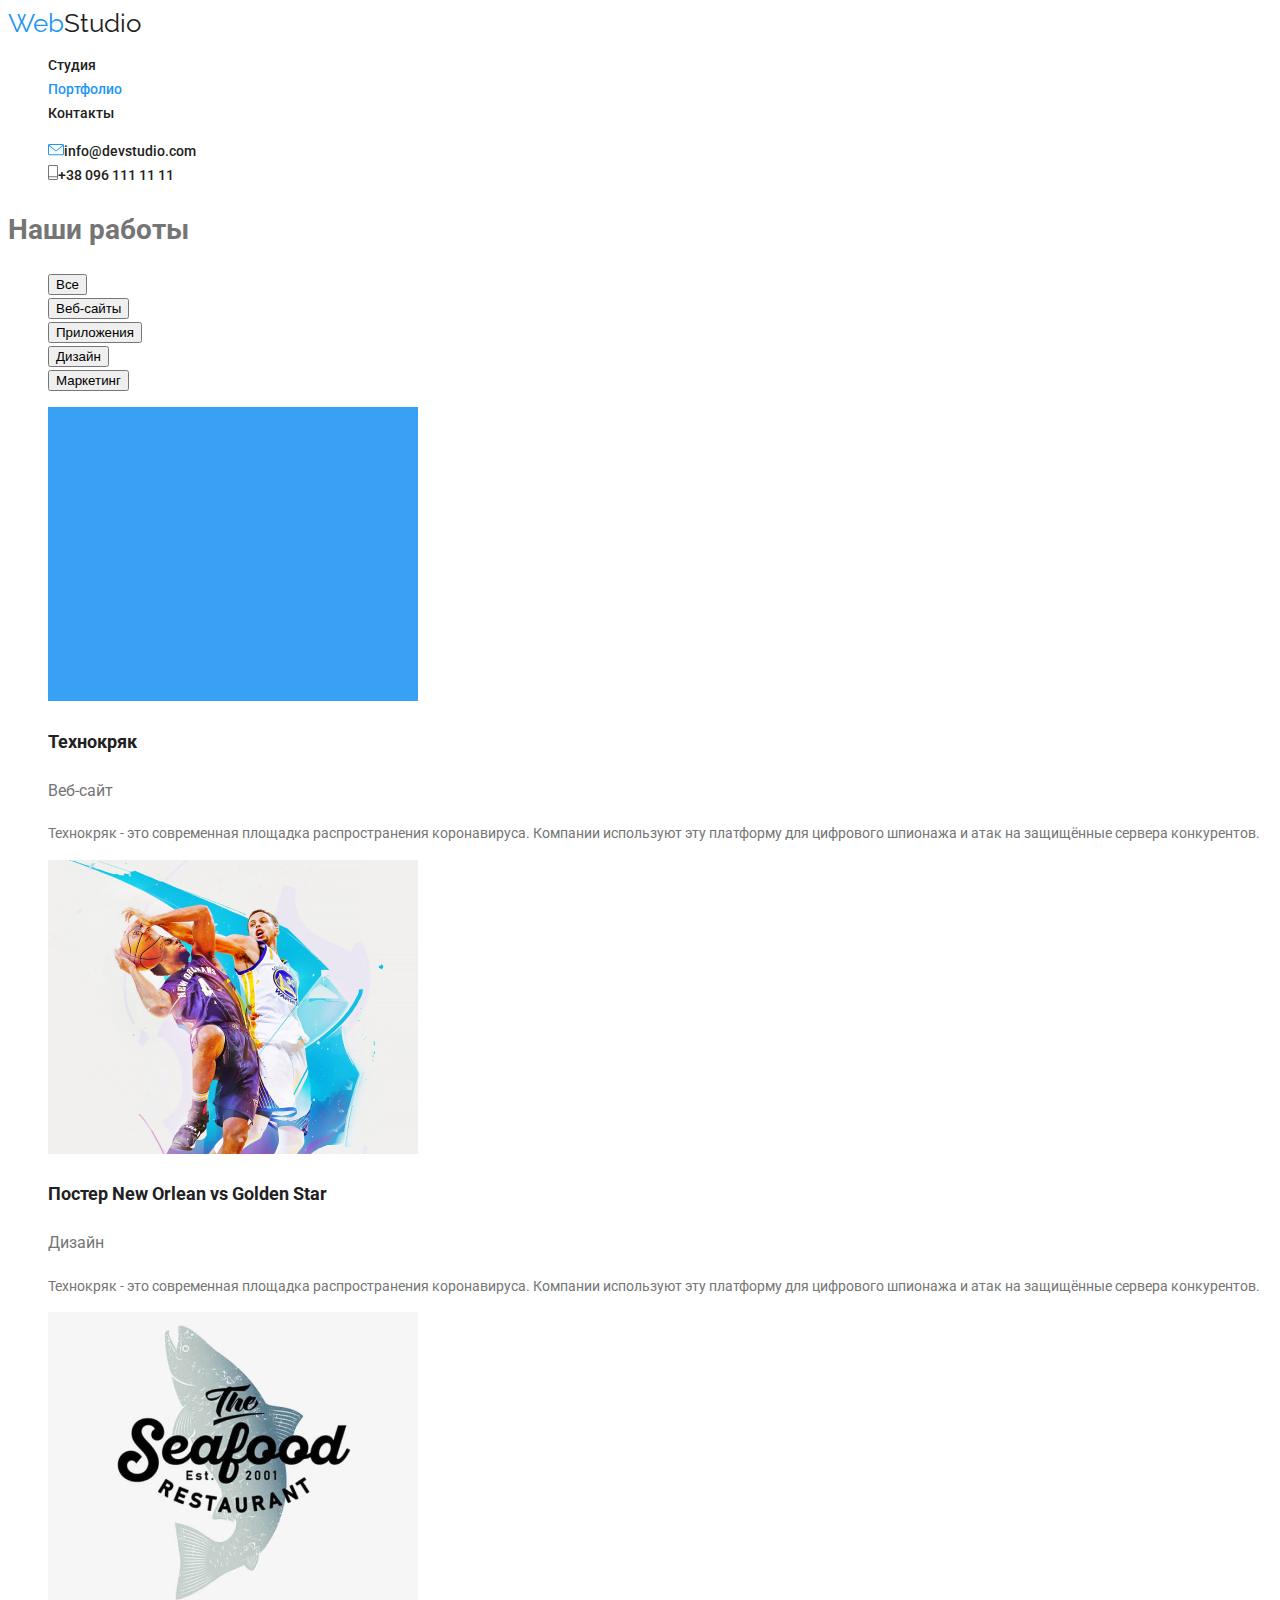
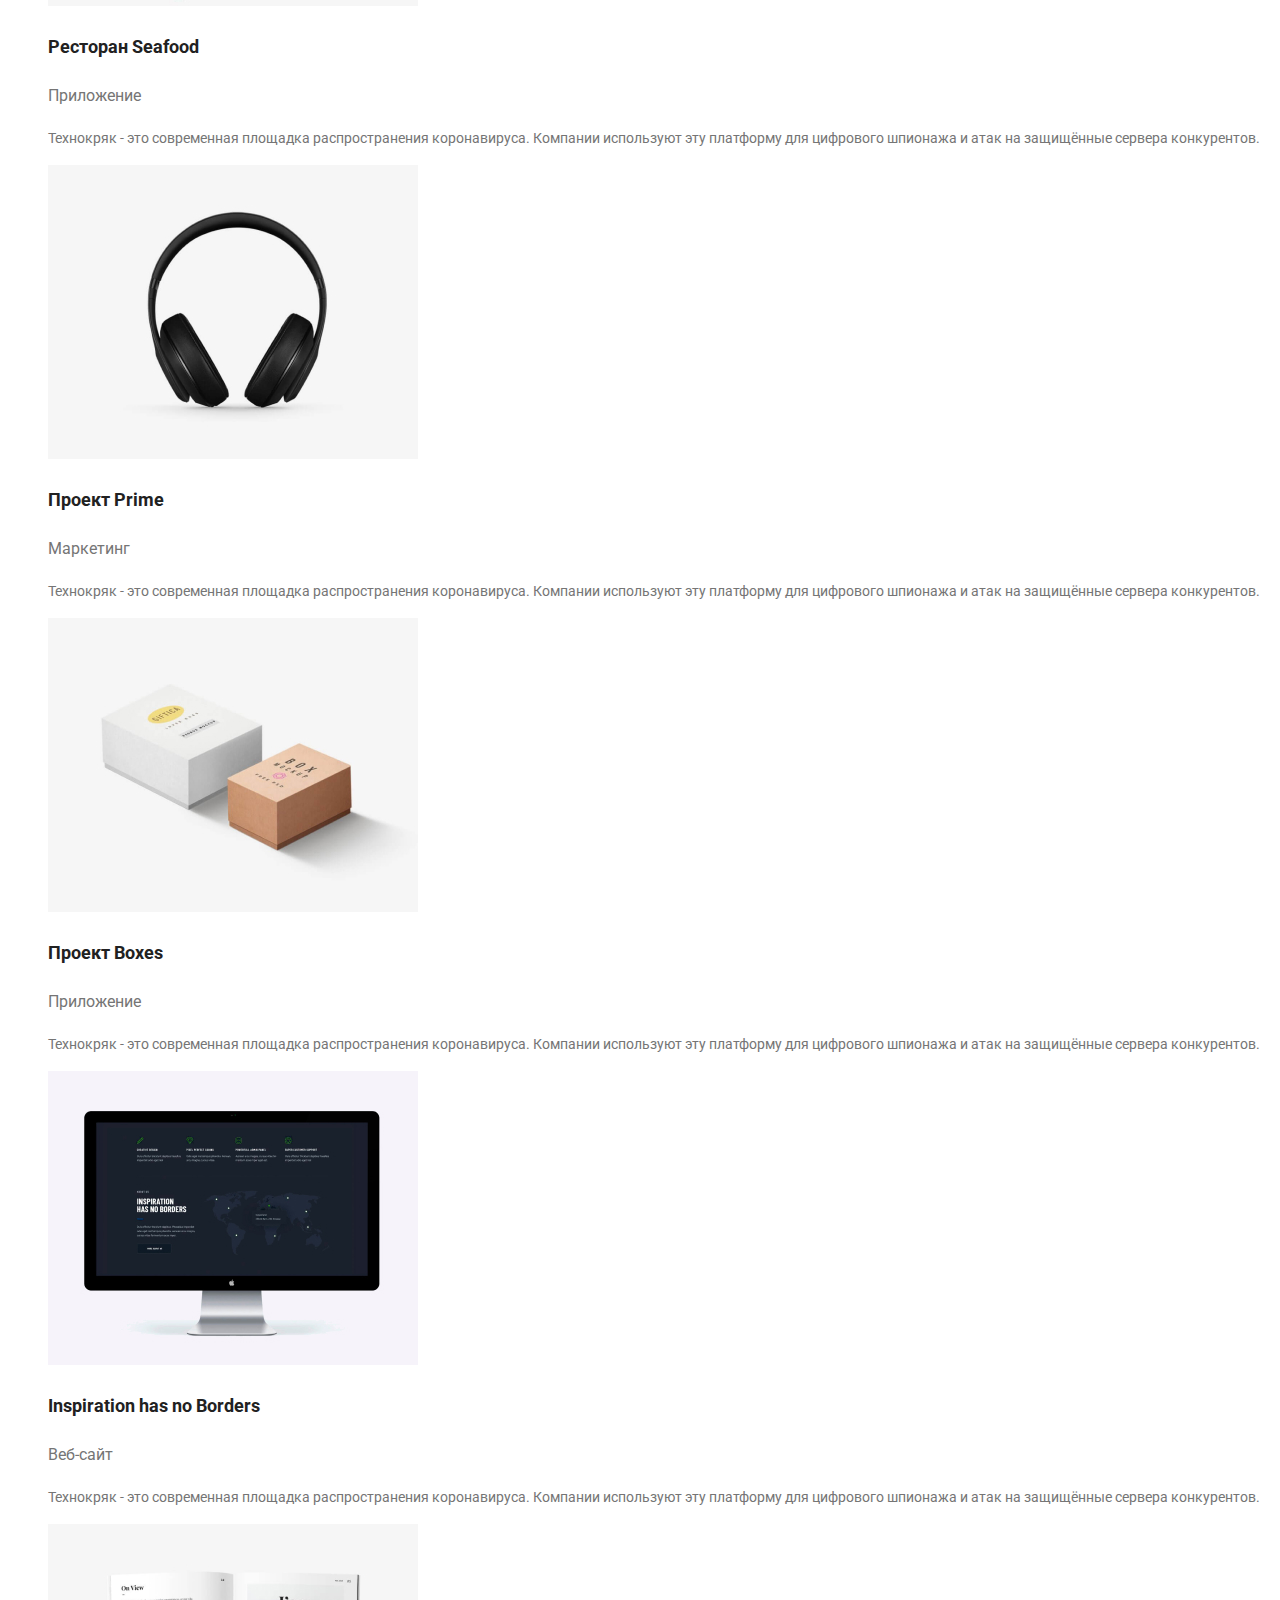
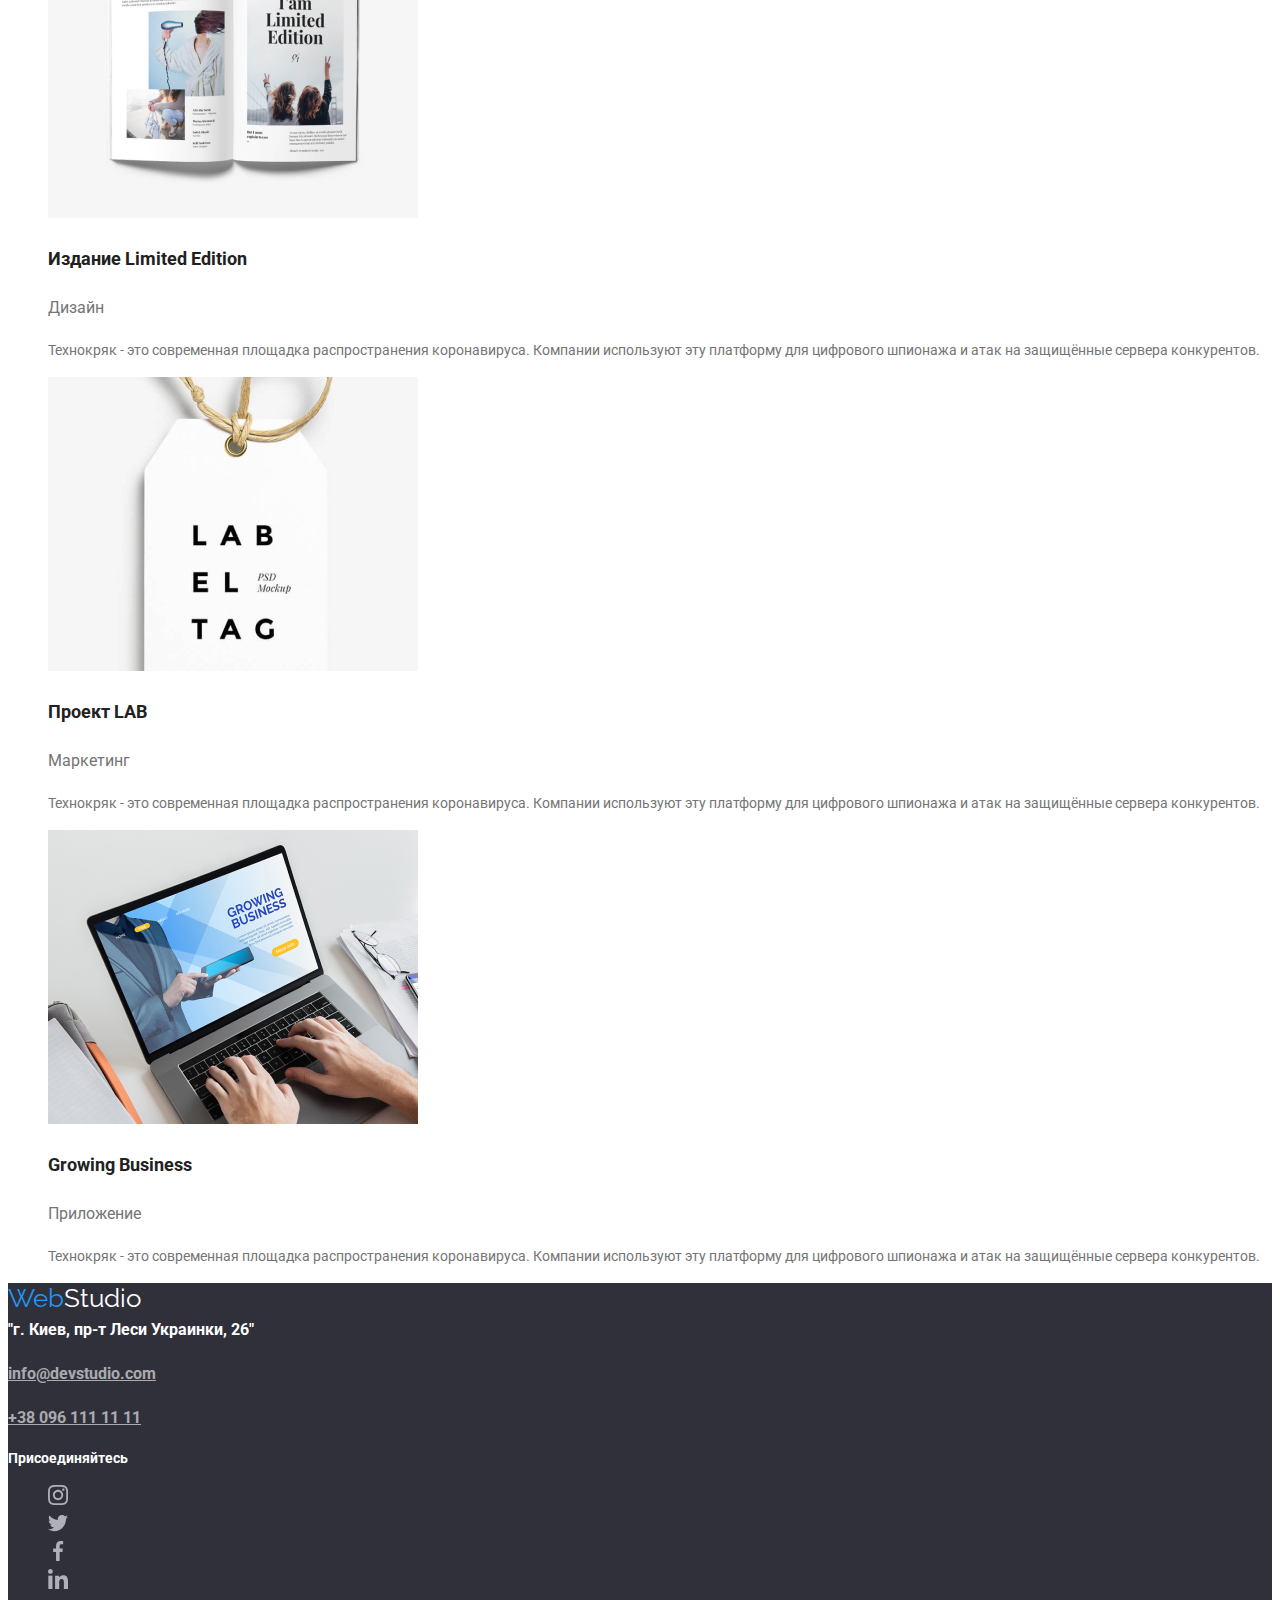
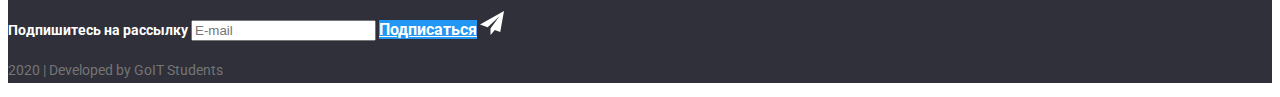
==== Portfolio.html @ 2bc9a9b9 "Committwo" ====
<!DOCTYPE html>
<html lang="ru">
<head>
    <meta charset="UTF-8">
    <meta name="viewport" content="width=device-width, initial-scale=1.0">
    <title>Document</title>
    <link 
        href="https://fonts.googleapis.com/css2?family=Raleway:wght@700&family=Roboto:wght@400;500;700;900&display=swap" 
        rel="stylesheet">
    <link rel="stylesheet" href="./css/styles.css">
</head>
<body>
    <header>
        <nav>
        <a href="" class="logo"><span>Web</span>Studio</a>
        <ul class="site-nav list">
            <li><a href="./index.html" class="link">Студия</a></li>
            <li><a href="./Portfolio.html" class="link current">Портфолио</a></li>
            <li><a href="" class="link">Контакты</a></li>
        </ul>
        <ul class="auth-nav list">
            <li>            
                <a href="mailto:info@devstudio.com" class="link">
                <img src="./images/envelope.svg" alt="Конверт">info@devstudio.com</a>
            </li>
            <li>
                <a href="tel:+380961111111" class="link">
                <img src="./images/Vector.svg" alt="Вектор">+38 096 111 11 11</a>
            </li>
        </ul>
        </nav>
    </header>
<main>
    <section class="Projects">
    <h1>Наши работы</h1>
    <ul class="list">
        <li><button type="button" class="filter">Все</button></li>
        <li><button type="button" class="filter">Веб-сайты</button></li>
        <li><button type="button" class="filter">Приложения</button></li>
        <li><button type="button" class="filter">Дизайн</button></li>
        <li><button type="button" class="filter">Маркетинг</button></li>       
    </ul>
    <ul class="list">
        <li>
            <a href="" class="items list"><img src="./image/techno crack.jpg" alt="Технокряк">                
                <h2 class="items title">Технокряк</h2>
                <p class="items texte">Веб-сайт</p>
                <p class="texte">
                    Технокряк - это современная площадка распространения коронавируса. 
                    Компании используют эту платформу для цифрового шпионажа и атак на 
                    защищённые сервера конкурентов.
                </p>
            </a>
        </li>
        <li>
            <a href="" class="items list"><img src="./image/NewvsOrlean.jpg" alt="Постер">
                <h2 class="items title">Постер New Orlean vs Golden Star</h2>
                <p class="items texte">Дизайн</p>
                <p>
                    Технокряк - это современная площадка распространения коронавируса. 
                    Компании используют эту платформу для цифрового шпионажа и атак на 
                    защищённые сервера конкурентов. 
                </p>
            </a>
        </li>
        <li>
            <a href="" class="items list"><img src="./image/Seafood.jpg">
                <h2 class="items title">Ресторан Seafood</h2>
                <p class="items texte">Приложение</p>
                <p>
                    Технокряк - это современная площадка распространения коронавируса. 
                    Компании используют эту платформу для цифрового шпионажа и атак на 
                    защищённые сервера конкурентов. 
                </p>
            </a>
        </li>
        <li>
            <a href="" class="items list"><img src="./image/Prime.jpg">
                <h2 class="items title">Проект Prime</h2>
                <p class="items texte">Маркетинг</p>
                <p>
                    Технокряк - это современная площадка распространения коронавируса. 
                    Компании используют эту платформу для цифрового шпионажа и атак на 
                    защищённые сервера конкурентов. 
                </p>             
            </a>
        </li>
        <li>
            <a href="" class="items list"><img src="./image/Boxes.jpg">
                <h2 class="items title">Проект Boxes</h2>
                <p class="items texte">Приложение</p>
                <p>
                    Технокряк - это современная площадка распространения коронавируса. 
                    Компании используют эту платформу для цифрового шпионажа и атак на 
                    защищённые сервера конкурентов. 
                </p>             
            </a>
        </li>
        <li>
            <a href="" class="items list"><img src="./image/Inspiration.jpg">
                <h2 class="items title">Inspiration has no Borders</h2>
                <p class="items texte">Веб-сайт</p>
                <p>
                    Технокряк - это современная площадка распространения коронавируса. 
                    Компании используют эту платформу для цифрового шпионажа и атак на 
                    защищённые сервера конкурентов. 
                </p>             
            </a>
        </li>
        <li>
            <a href="" class="items list"><img src="./image/Edition.jpg">
                <h2 class="items title">Издание Limited Edition</h2>
                <p class="items texte">Дизайн</p>
                <p>
                    Технокряк - это современная площадка распространения коронавируса. 
                    Компании используют эту платформу для цифрового шпионажа и атак на 
                    защищённые сервера конкурентов. 
                </p>             
            </a>
        </li>
        <li>
            <a href=""class="items list"><img src="./image/LAB.jpg">
                <h2 class="items title">Проект LAB</h2>
                <p class="items texte">Маркетинг</p>
                <p>
                    Технокряк - это современная площадка распространения коронавируса. 
                    Компании используют эту платформу для цифрового шпионажа и атак на 
                    защищённые сервера конкурентов. 
                </p>             
            </a>
        </li>
        <li>
            <a href=""class="items list"><img src="./image/GrowingB.jpg">
                <h2 class="items title">Growing Business</h2>
                <p class="items texte">Приложение</p>
                <p>
                    Технокряк - это современная площадка распространения коронавируса. 
                    Компании используют эту платформу для цифрового шпионажа и атак на 
                    защищённые сервера конкурентов. 
                </p>             
            </a>
        </li>
    </ul>
    </section>
</main>
<footer class="footer bg">
        
    <a href="" class="logo-foot"><span>Web</span>Studio</a>
    <address class="button prim">"г. Киев, пр-т Леси Украинки, 26"</address>                     
    <p class="auth-nav list"><a href="mailto:info@devstudio.com" class="button secondary">info@devstudio.com</a></p>
    <p class="auth-nav list"><a href="tel:+380961111111" class="button secondary">+38 096 111 11 11</a></p>
            
    <b class="communications">Присоединяйтесь</b>
    <ul class="list">
        <li>
            <a href=""><img src="./images/Ins.svg" class="icon" alt="Instagram"></a>
        </li>
        <li>
            <a href=""><img src="./images/twitter.svg" class="icon" alt="Twitter"></a>
        </li>
        <li>
            <a href=""><img src="./images/faceb.svg" class="icon" alt="Faceook"></a>  
        </li>    
        <li>
            <a href=""><img src="./images/in.svg" class="icon" alt="Link"></a> 
        </li>
    </ul>      
    <div>
        <b class="communications">Подпишитесь на рассылку</b>
        <input type="text" placeholder="E-mail" name="E-mail" id="Email-input">
        <a href="" class="button primary">Подписаться</a>                       
        <a href=""><img src="./images/подписаться.svg" alt="Telegram"></a>
        <p>2020 | Developed by GoIT Students</p>
    </div>       

</footer>  
</body>
</html>
---- css/styles.css ----
/* цвет текста основного текста #212121;
    вторичного #757575;
    белый #FFFFFF;
    accent #2196F3;*/

:root {
    --primary-texte-color: #757575;
    --title-texte-color: #212121;    
    --primary-wight-color: #ffffff;
    --accent-color: #2196F3;
    --background: rgba(47, 48, 58, 0.8);
}

body {
    background-color: var(--primary-wight-color);
    color: var(--primary-texte-color);
    font-family: Roboto, sans-serif;
    font-size: 14px;
    line-height: 1.71;
}

.logo {
    color: var(--title-texte-color);
    font-family: Raleway;
    font-size: 26px;
    line-height: 1.19;        
    text-decoration: none;
}

.logo > span {
    color: var(--accent-color);
}

.logo-foot > span {
    color: var(--accent-color);
}

.logo-foot {
    color: var(--primary-wight-color);
    font-family: Raleway;    
    font-weight: 400;
    font-size: 26px;
    line-height: 1.19;        
    text-decoration: none;
}

.list {
    list-style: none;
}

.site-nav .link {
    color: var(--title-texte-color);
    font-family: Roboto;
    font-weight: 500;
    font-size: 14px;
    line-height: 1.14;
    text-decoration: none;
}

.site-nav .link:hover, 
.site-nav .link:focus {
    color: var(--accent-color);
}

.site-nav .link.current {
    color: var(--accent-color);
}

.auth-nav .link{
    color: var(--title-texte-color);
    font-family: Roboto;
    font-weight: 500;
    font-size: 14px;
    line-height: 1.14;
    text-decoration: none;
}

.auth-nav .link:hover, 
.auth-nav .link:focus {
    color: var(--accent-color)
}

.hero-title {
    color: var(--title-texte-color);
    font-style: 400;
    font-weight: 900;
    font-size: 44px;
    line-height: 1.36;
    text-align: center;
    font-family: Roboto;
}

.section-title {
    color: var(--title-texte-color);
    font-weight: 700;
    font-size: 36px;
    line-height: 1.17;
    text-align: center;
}

.title {
    color: var(--title-texte-color); 
    font-weight: 700;
    font-size: 14px;
    line-height: 1.14;
}

.feature-list .texte {
    color: var(--primary-texte-color);
    font-family: Roboto, sans-serif;
    font-weight: 400;
    font-size: 14px;
    line-height: 1.71;
}

.occupation.list .title {
    color: var(-title-texte-color);
}

.type-title {
    color: var(--primary-white-color);
    font-weight: 400;
    font-size: 14px;
    line-height: 1.14;
    text-align: center;
    text-transform: uppercase;
}
  
.team.list .title {
    color: var(-title-texte-color);
    font-weight: 500;
    font-size: 16px;
    line-height: 1.19;
    text-align: center;
}

.team.list .texte {
    color: var(--primary-texte-color);
    font-weight: 400;
    font-size: 16px;
    line-height: 1.19;
    text-align: center;
}

.web .icon {
    color: var(-title-texte-color);
}

.customers .icon {
    color: var(-title-texte-color);
}


/*Button*/
.button {
    color: var(--title-texte-color);
    background-color: var(--primary-wight-color);
    font-family: Roboto;
    font-style: normal;
    font-weight: 700;
    font-size: 16px;
    line-height: 1.88;
}

.button.primary {
    color: var(--primary-wight-color);
    background-color: var(--accent-color);
}
   
.button.secondary {
    color: rgba(255, 255, 255, 0.6);
    background-color: #2F303A;
}

.button.prim {
    color: #FFFFFF;
    background-color: #2F303A;
}

.button:hover, 
.button:focus {
    color: var(--accent-color);
}  
    
.icon:hover,
.icon:focus {
    color: var(--primary-wight-color);
    background-color: var(--accent-color);
}
      
.subscription {
    font-weight: bold;
    font-size: 14px;
    line-height: 1.14;
    letter-spacing: 0.03em;
    text-transform: uppercase;
    color: #ffffff; 
}

.footer.bg {
    background-color: #2F303A;
}

.communications {
    font-family: Roboto;
    font-style: normal;
    font-weight: 700;
    font-size: 14px;
    line-height: 1.14;
    color: #FFFFFF;
}

.filter:hover,
.filter:focus {
    color: var(--primary-wight-color);
    background-color: var(--accent-color);
}

.projects {
    color: var(--primary-texte-color);
    font-family: Roboto, sans-serif;
}

.items.list {
    color: var(--primary-texte-color);
    font-family: Roboto, sans-serif;
    text-decoration: none;
}

.items.title {
    color: var(--title-texte-color);
    font-weight: 700;
    font-size: 18px;
    line-height: 2.0;
    text-decoration: none;
}

.items.texte {
    font-weight: 400;
    font-size: 16px;
    line-height: 1.88;
}
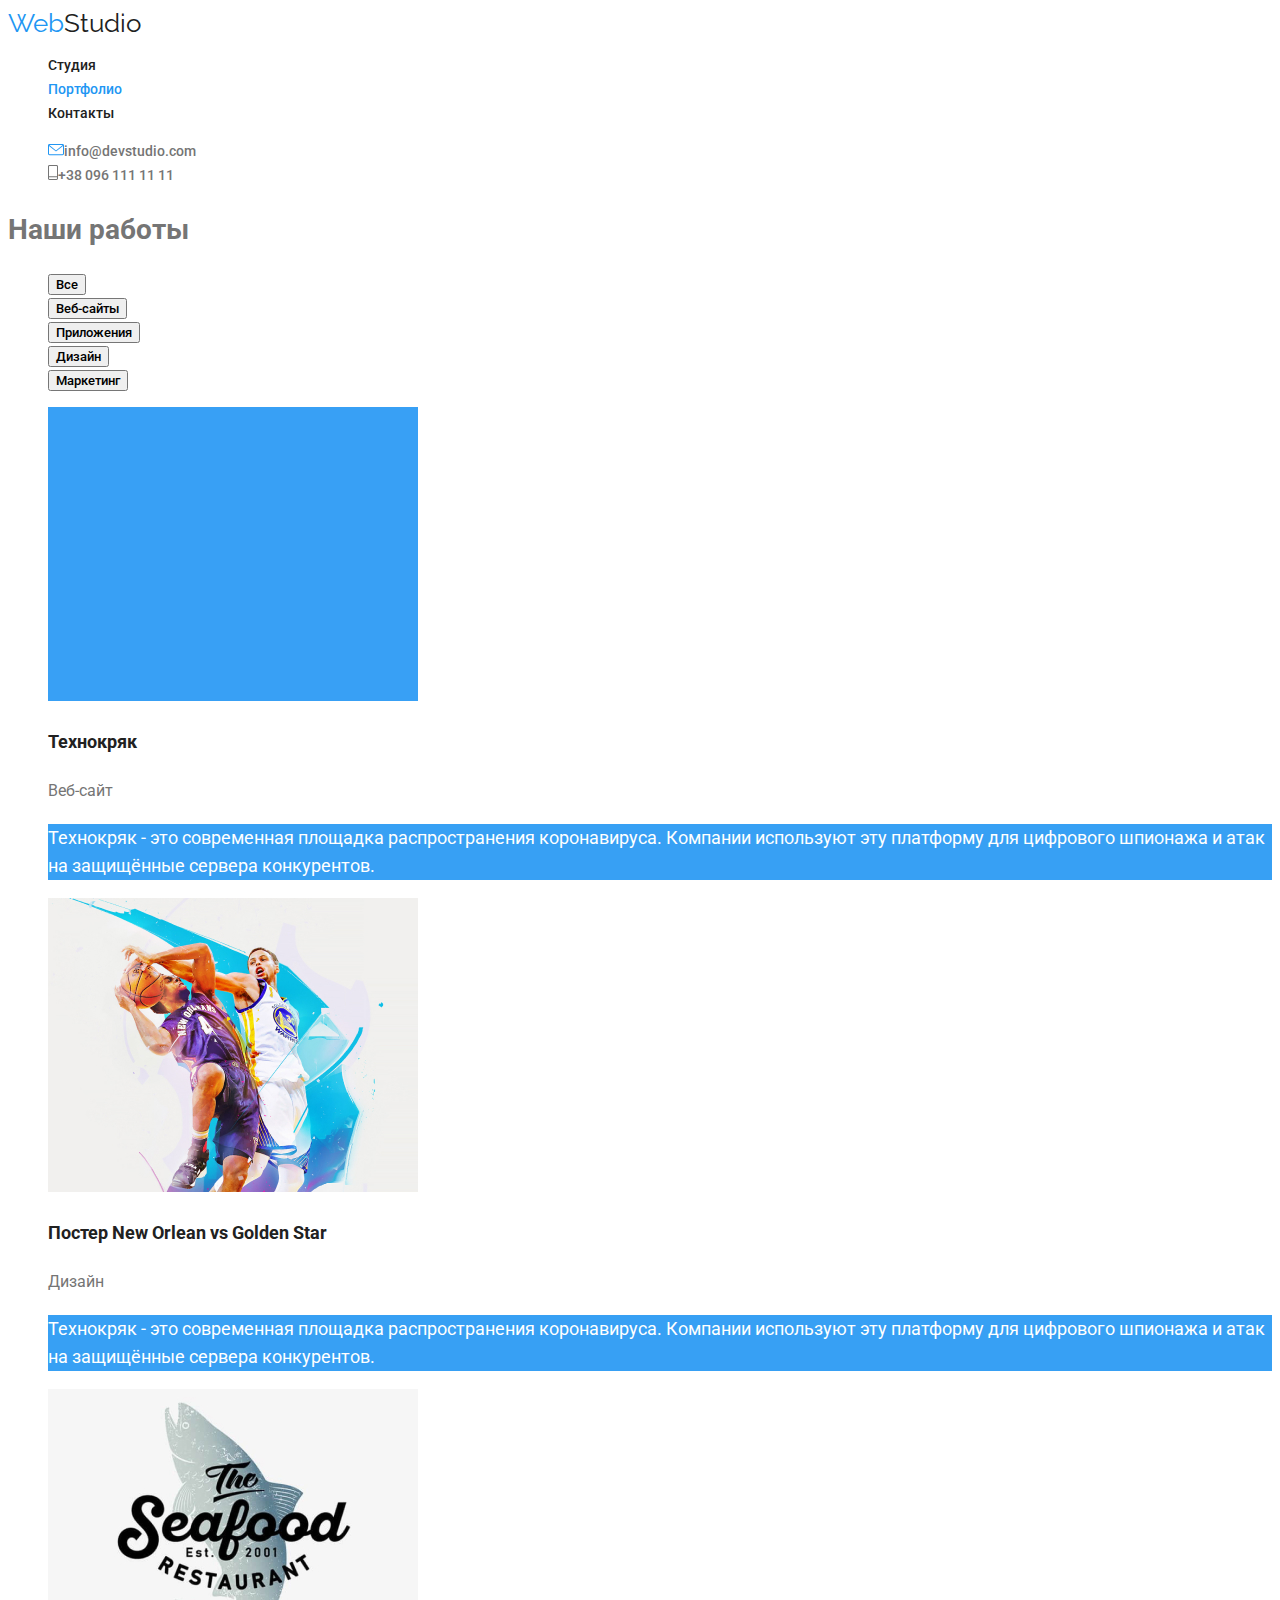
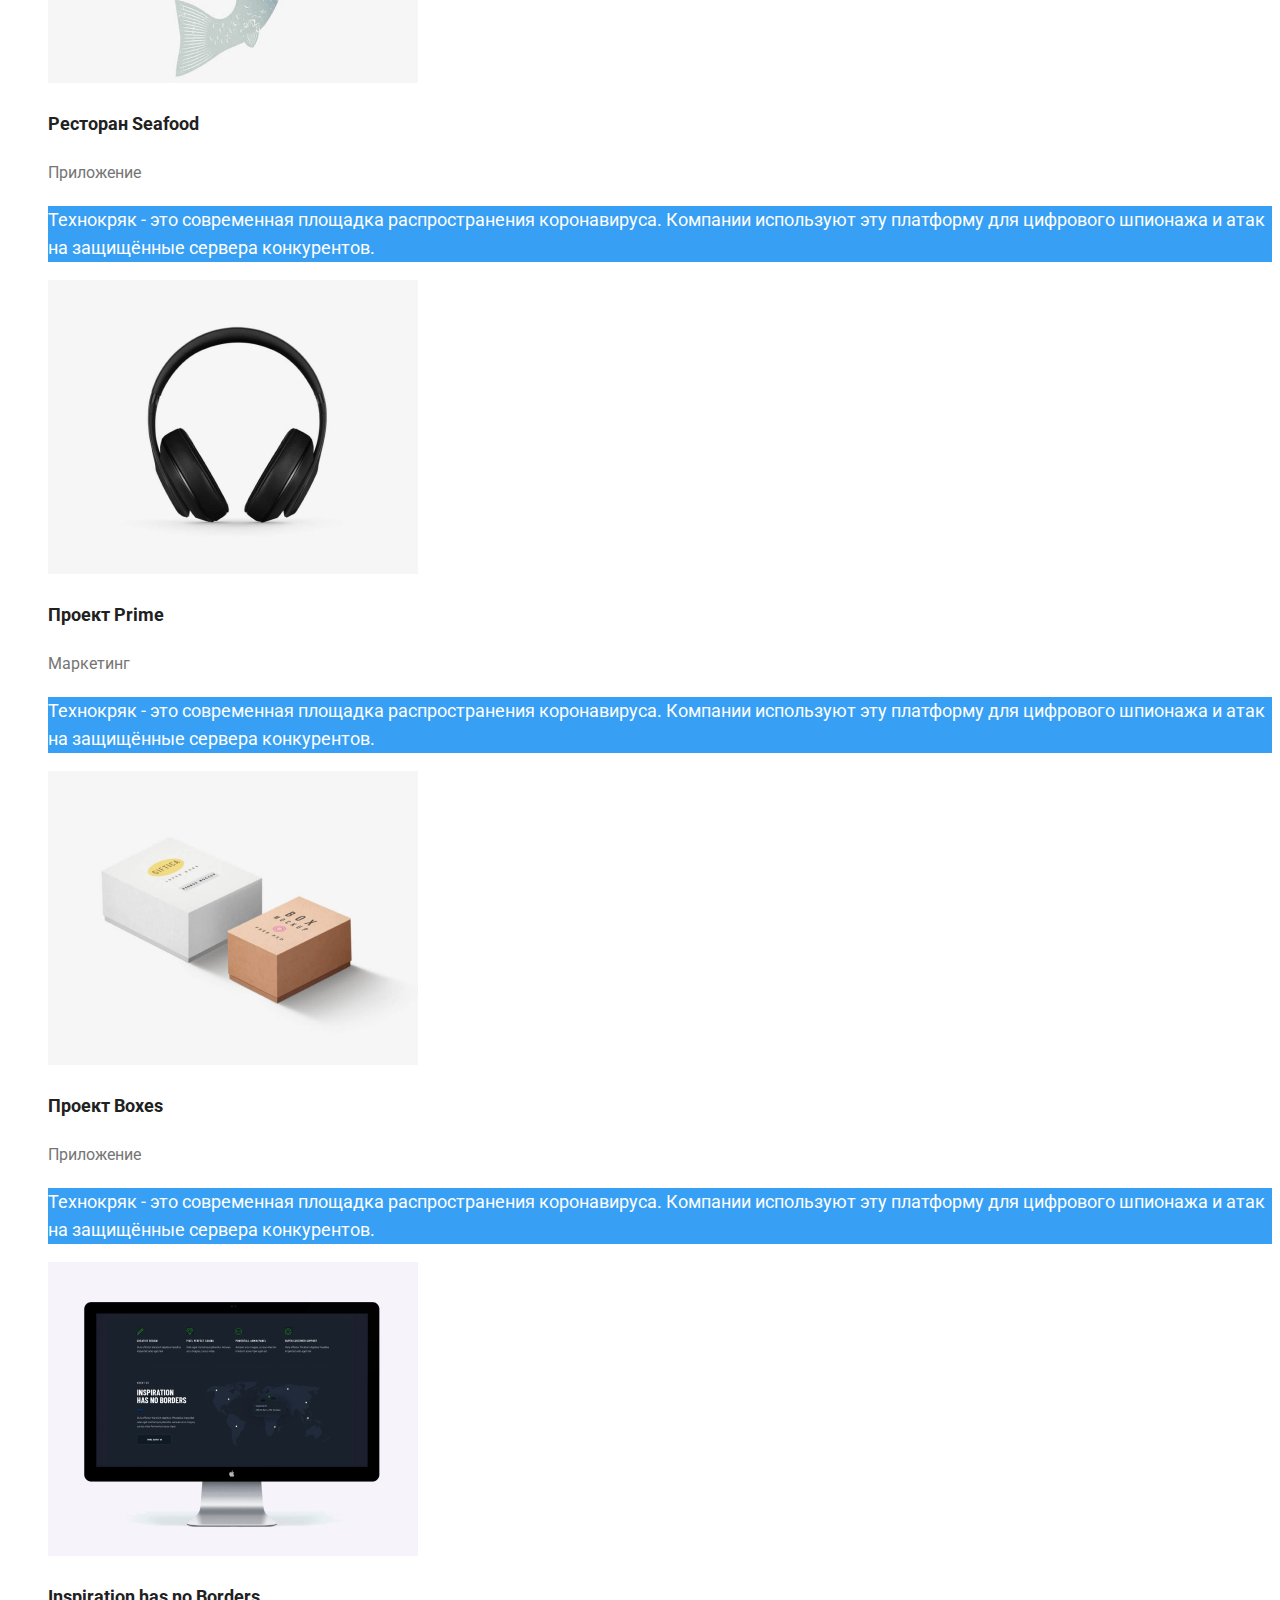
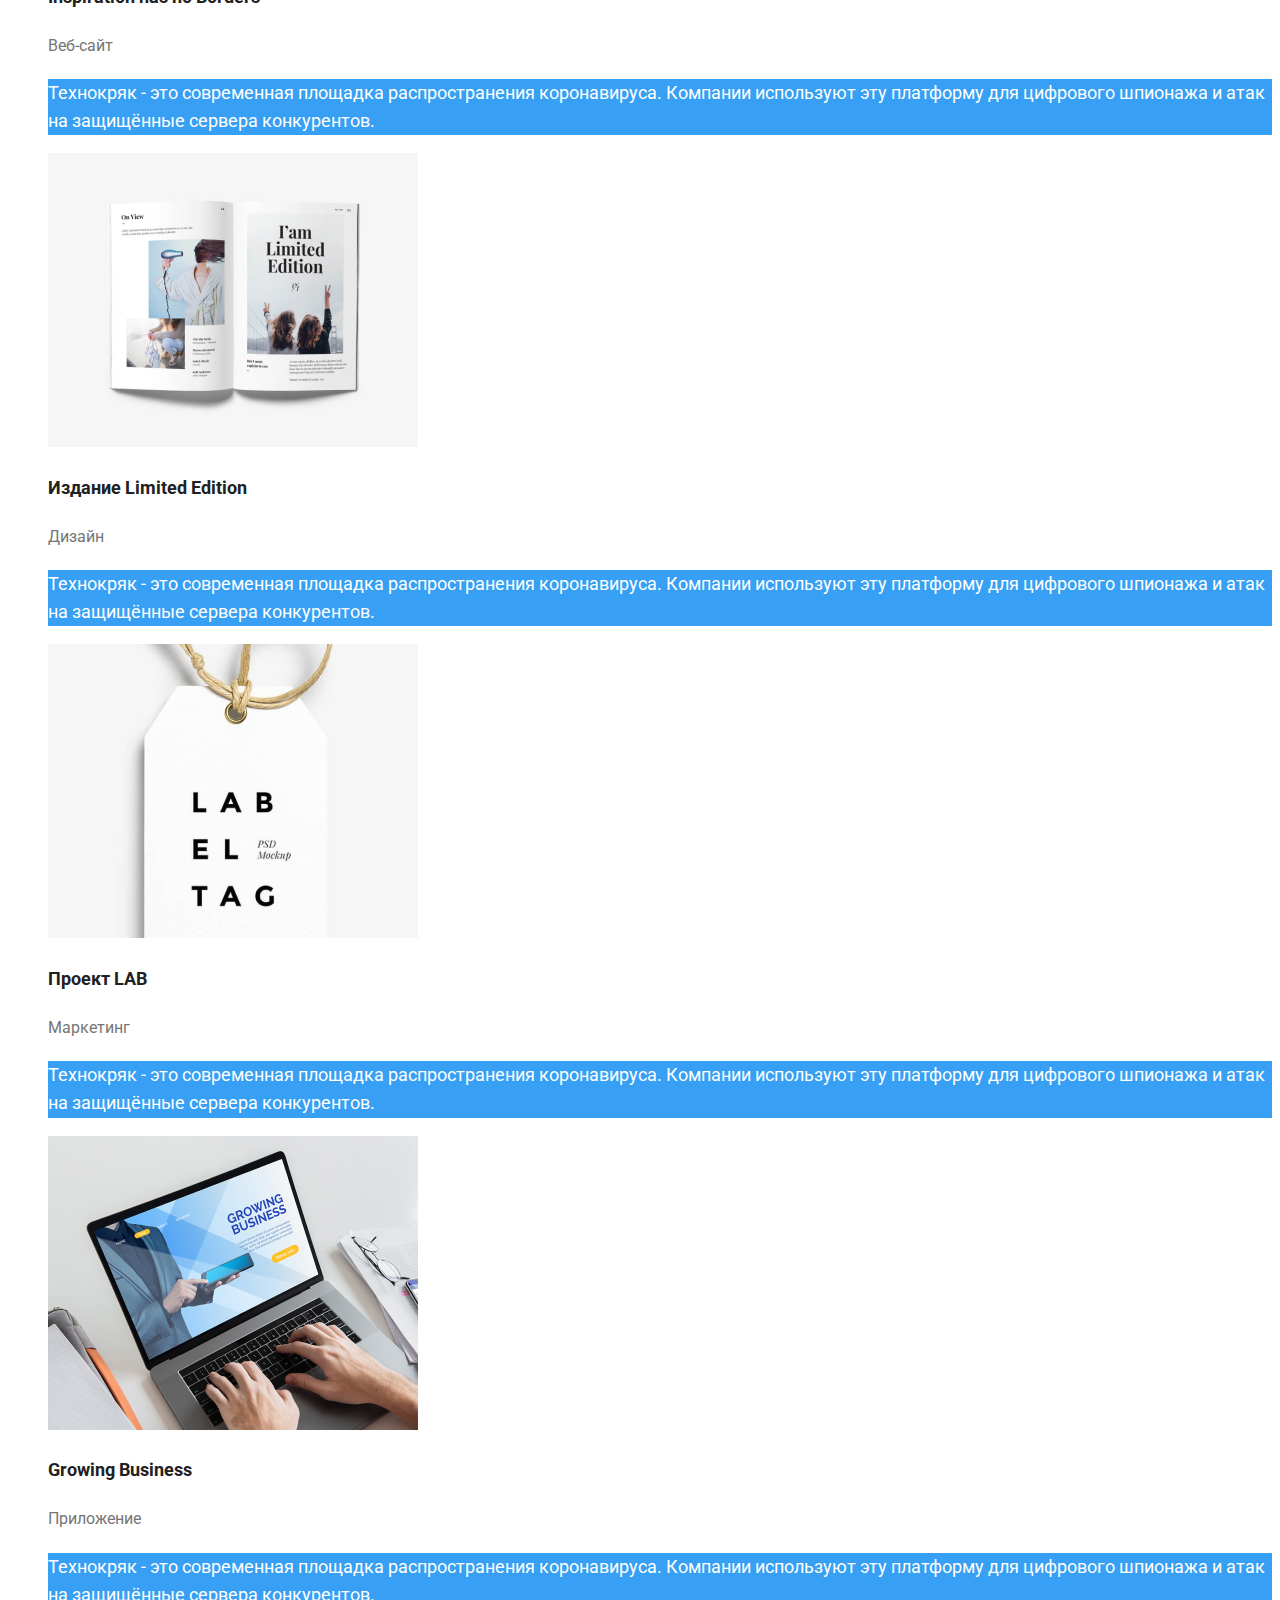
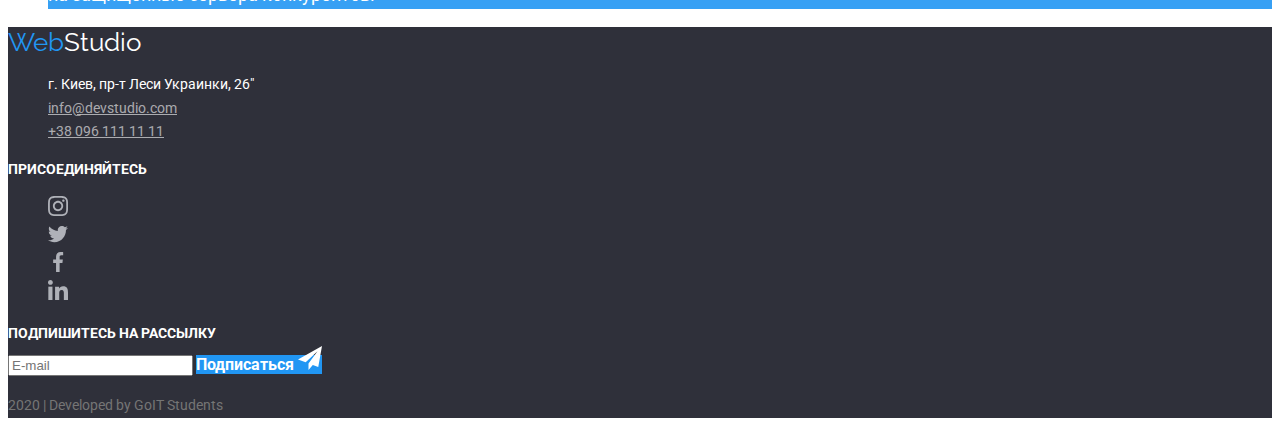
==== commit 2f9647e3: "commit" ====
--- a/Portfolio.html
+++ b/Portfolio.html
@@ -12,7 +12,7 @@
 <body>
     <header>
         <nav>
-        <a href="" class="logo"><span>Web</span>Studio</a>
+        <a href="./index.html" class="logo"><span>Web</span>Studio</a>
         <ul class="site-nav list">
             <li><a href="./index.html" class="link">Студия</a></li>
             <li><a href="./Portfolio.html" class="link current">Портфолио</a></li>
@@ -31,7 +31,7 @@
         </nav>
     </header>
 <main>
-    <section class="Projects">
+    <section class="projects">
     <h1>Наши работы</h1>
     <ul class="list">
         <li><button type="button" class="filter">Все</button></li>
@@ -42,10 +42,10 @@
     </ul>
     <ul class="list">
         <li>
-            <a href="" class="items list"><img src="./image/techno crack.jpg" alt="Технокряк">                
+            <a href="" class="items list"><img src="./image/techno crack.jpg" width: 370px alt="Технокряк">                
                 <h2 class="items title">Технокряк</h2>
                 <p class="items texte">Веб-сайт</p>
-                <p class="texte">
+                <p class="tex">
                     Технокряк - это современная площадка распространения коронавируса. 
                     Компании используют эту платформу для цифрового шпионажа и атак на 
                     защищённые сервера конкурентов.
@@ -53,10 +53,10 @@
             </a>
         </li>
         <li>
-            <a href="" class="items list"><img src="./image/NewvsOrlean.jpg" alt="Постер">
+            <a href="" class="items list"><img src="./image/NewvsOrlean.jpg" width: 370px alt="Постер">
                 <h2 class="items title">Постер New Orlean vs Golden Star</h2>
                 <p class="items texte">Дизайн</p>
-                <p>
+                <p class="tex">
                     Технокряк - это современная площадка распространения коронавируса. 
                     Компании используют эту платформу для цифрового шпионажа и атак на 
                     защищённые сервера конкурентов. 
@@ -64,10 +64,10 @@
             </a>
         </li>
         <li>
-            <a href="" class="items list"><img src="./image/Seafood.jpg">
+            <a href="" class="items list"><img src="./image/Seafood.jpg" width: 370px alt="Ресторан">
                 <h2 class="items title">Ресторан Seafood</h2>
                 <p class="items texte">Приложение</p>
-                <p>
+                <p class="tex">
                     Технокряк - это современная площадка распространения коронавируса. 
                     Компании используют эту платформу для цифрового шпионажа и атак на 
                     защищённые сервера конкурентов. 
@@ -75,10 +75,10 @@
             </a>
         </li>
         <li>
-            <a href="" class="items list"><img src="./image/Prime.jpg">
+            <a href="" class="items list"><img src="./image/Prime.jpg" width: 370px alt="Прем'єр">
                 <h2 class="items title">Проект Prime</h2>
                 <p class="items texte">Маркетинг</p>
-                <p>
+                <p class="tex">
                     Технокряк - это современная площадка распространения коронавируса. 
                     Компании используют эту платформу для цифрового шпионажа и атак на 
                     защищённые сервера конкурентов. 
@@ -86,10 +86,10 @@
             </a>
         </li>
         <li>
-            <a href="" class="items list"><img src="./image/Boxes.jpg">
+            <a href="" class="items list"><img src="./image/Boxes.jpg" width: 370px alt="Боксы">
                 <h2 class="items title">Проект Boxes</h2>
                 <p class="items texte">Приложение</p>
-                <p>
+                <p class="tex">
                     Технокряк - это современная площадка распространения коронавируса. 
                     Компании используют эту платформу для цифрового шпионажа и атак на 
                     защищённые сервера конкурентов. 
@@ -97,10 +97,10 @@
             </a>
         </li>
         <li>
-            <a href="" class="items list"><img src="./image/Inspiration.jpg">
+            <a href="" class="items list"><img src="./image/Inspiration.jpg" width: 370px alt="Вдохновение">
                 <h2 class="items title">Inspiration has no Borders</h2>
                 <p class="items texte">Веб-сайт</p>
-                <p>
+                <p class="tex">
                     Технокряк - это современная площадка распространения коронавируса. 
                     Компании используют эту платформу для цифрового шпионажа и атак на 
                     защищённые сервера конкурентов. 
@@ -108,10 +108,10 @@
             </a>
         </li>
         <li>
-            <a href="" class="items list"><img src="./image/Edition.jpg">
+            <a href="" class="items list"><img src="./image/Edition.jpg" width: 370px alt="Издание">
                 <h2 class="items title">Издание Limited Edition</h2>
                 <p class="items texte">Дизайн</p>
-                <p>
+                <p class="tex">
                     Технокряк - это современная площадка распространения коронавируса. 
                     Компании используют эту платформу для цифрового шпионажа и атак на 
                     защищённые сервера конкурентов. 
@@ -119,10 +119,10 @@
             </a>
         </li>
         <li>
-            <a href=""class="items list"><img src="./image/LAB.jpg">
+            <a href=""class="items list"><img src="./image/LAB.jpg" width: 370px alt="Метки">
                 <h2 class="items title">Проект LAB</h2>
                 <p class="items texte">Маркетинг</p>
-                <p>
+                <p class="tex">
                     Технокряк - это современная площадка распространения коронавируса. 
                     Компании используют эту платформу для цифрового шпионажа и атак на 
                     защищённые сервера конкурентов. 
@@ -130,10 +130,10 @@
             </a>
         </li>
         <li>
-            <a href=""class="items list"><img src="./image/GrowingB.jpg">
+            <a href=""class="items list"><img src="./image/GrowingB.jpg" width: 370px alt="Бизнес">
                 <h2 class="items title">Growing Business</h2>
                 <p class="items texte">Приложение</p>
-                <p>
+                <p class="tex">
                     Технокряк - это современная площадка распространения коронавируса. 
                     Компании используют эту платформу для цифрового шпионажа и атак на 
                     защищённые сервера конкурентов. 
@@ -146,11 +146,15 @@
 <footer class="footer bg">
         
     <a href="" class="logo-foot"><span>Web</span>Studio</a>
-    <address class="button prim">"г. Киев, пр-т Леси Украинки, 26"</address>                     
-    <p class="auth-nav list"><a href="mailto:info@devstudio.com" class="button secondary">info@devstudio.com</a></p>
-    <p class="auth-nav list"><a href="tel:+380961111111" class="button secondary">+38 096 111 11 11</a></p>
-            
-    <b class="communications">Присоединяйтесь</b>
+    <address class="button prim">
+        <ul class="auth-nav list">
+            <li class="button prim">г. Киев, пр-т Леси Украинки, 26"</li>
+            <li><a href="mailto:info@devstudio.com" class="button secondary">info@devstudio.com</a></li>
+            <li><a href="tel:+380961111111" class="button secondary">+38 096 111 11 11</a></li>
+        </ul>
+    </address>                     
+                    
+    <b class="communications">ПРИСОЕДИНЯЙТЕСЬ</b>
     <ul class="list">
         <li>
             <a href=""><img src="./images/Ins.svg" class="icon" alt="Instagram"></a>
@@ -166,13 +170,12 @@
         </li>
     </ul>      
     <div>
-        <b class="communications">Подпишитесь на рассылку</b>
-        <input type="text" placeholder="E-mail" name="E-mail" id="Email-input">
-        <a href="" class="button primary">Подписаться</a>                       
-        <a href=""><img src="./images/подписаться.svg" alt="Telegram"></a>
+        <b class="communications">ПОДПИШИТЕСЬ НА РАССЫЛКУ</b>
+        <br><input type="text" placeholder="E-mail" name="E-mail" id="Email-input">
+        <a href="" class="button primary">Подписаться <img src="./images/tel.svg" alt="Telegram"></a>                       
         <p>2020 | Developed by GoIT Students</p>
     </div>       
 
-</footer>  
+</footer>   
 </body>
 </html>
--- a/css/styles.css
+++ b/css/styles.css
@@ -67,7 +67,7 @@
 }
 
 .auth-nav .link{
-    color: var(--title-texte-color);
+    color: var(--primary-texte-color);
     font-family: Roboto;
     font-weight: 500;
     font-size: 14px;
@@ -80,8 +80,12 @@
     color: var(--accent-color)
 }
 
+.hero {
+    background: rgba(47, 48, 58, 0.8);
+}
+
 .hero-title {
-    color: var(--title-texte-color);
+    color: var(--primary-wight-color);
     font-style: 400;
     font-weight: 900;
     font-size: 44px;
@@ -105,6 +109,11 @@
     line-height: 1.14;
 }
 
+.type-title {
+    background: rgba(47, 48, 58, 0.8);
+}
+    
+
 .feature-list .texte {
     color: var(--primary-texte-color);
     font-family: Roboto, sans-serif;
@@ -114,12 +123,12 @@
 }
 
 .occupation.list .title {
-    color: var(-title-texte-color);
+    color: var(--primary-white-color);
 }
 
 .type-title {
-    color: var(--primary-white-color);
-    font-weight: 400;
+    color: #FFFFFF;
+    font-weight: 700;
     font-size: 14px;
     line-height: 1.14;
     text-align: center;
@@ -164,17 +173,25 @@
 
 .button.primary {
     color: var(--primary-wight-color);
-    background-color: var(--accent-color);
-}
+    background-color: var(--accent-color);    
+    text-decoration: none;
+}
+
    
 .button.secondary {
     color: rgba(255, 255, 255, 0.6);
     background-color: #2F303A;
+    font-weight: 400;
+    font-size: 14px;
+    line-height: 1.71;
 }
 
 .button.prim {
     color: #FFFFFF;
     background-color: #2F303A;
+    font-weight: 400;
+    font-size: 14px;
+    line-height: 1.71;
 }
 
 .button:hover, 
@@ -202,12 +219,16 @@
 }
 
 .communications {
-    font-family: Roboto;
-    font-style: normal;
-    font-weight: 700;
-    font-size: 14px;
-    line-height: 1.14;
     color: #FFFFFF;
+    font-family: Roboto;
+    font-weight: 700;
+    font-size: 14px;
+    line-height: 1.14;
+}
+
+.filter {
+    font-family: Roboto;
+    font-weight: 500;
 }
 
 .filter:hover,
@@ -239,4 +260,15 @@
     font-weight: 400;
     font-size: 16px;
     line-height: 1.88;
-}+}
+
+.items.list .tex {
+    font-weight: 400;
+    font-size: 18px;
+    line-height: 1.56;
+    color: var(--primary-wight-color);
+    background: rgba(33, 150, 243, 0.9);
+}
+
+
+
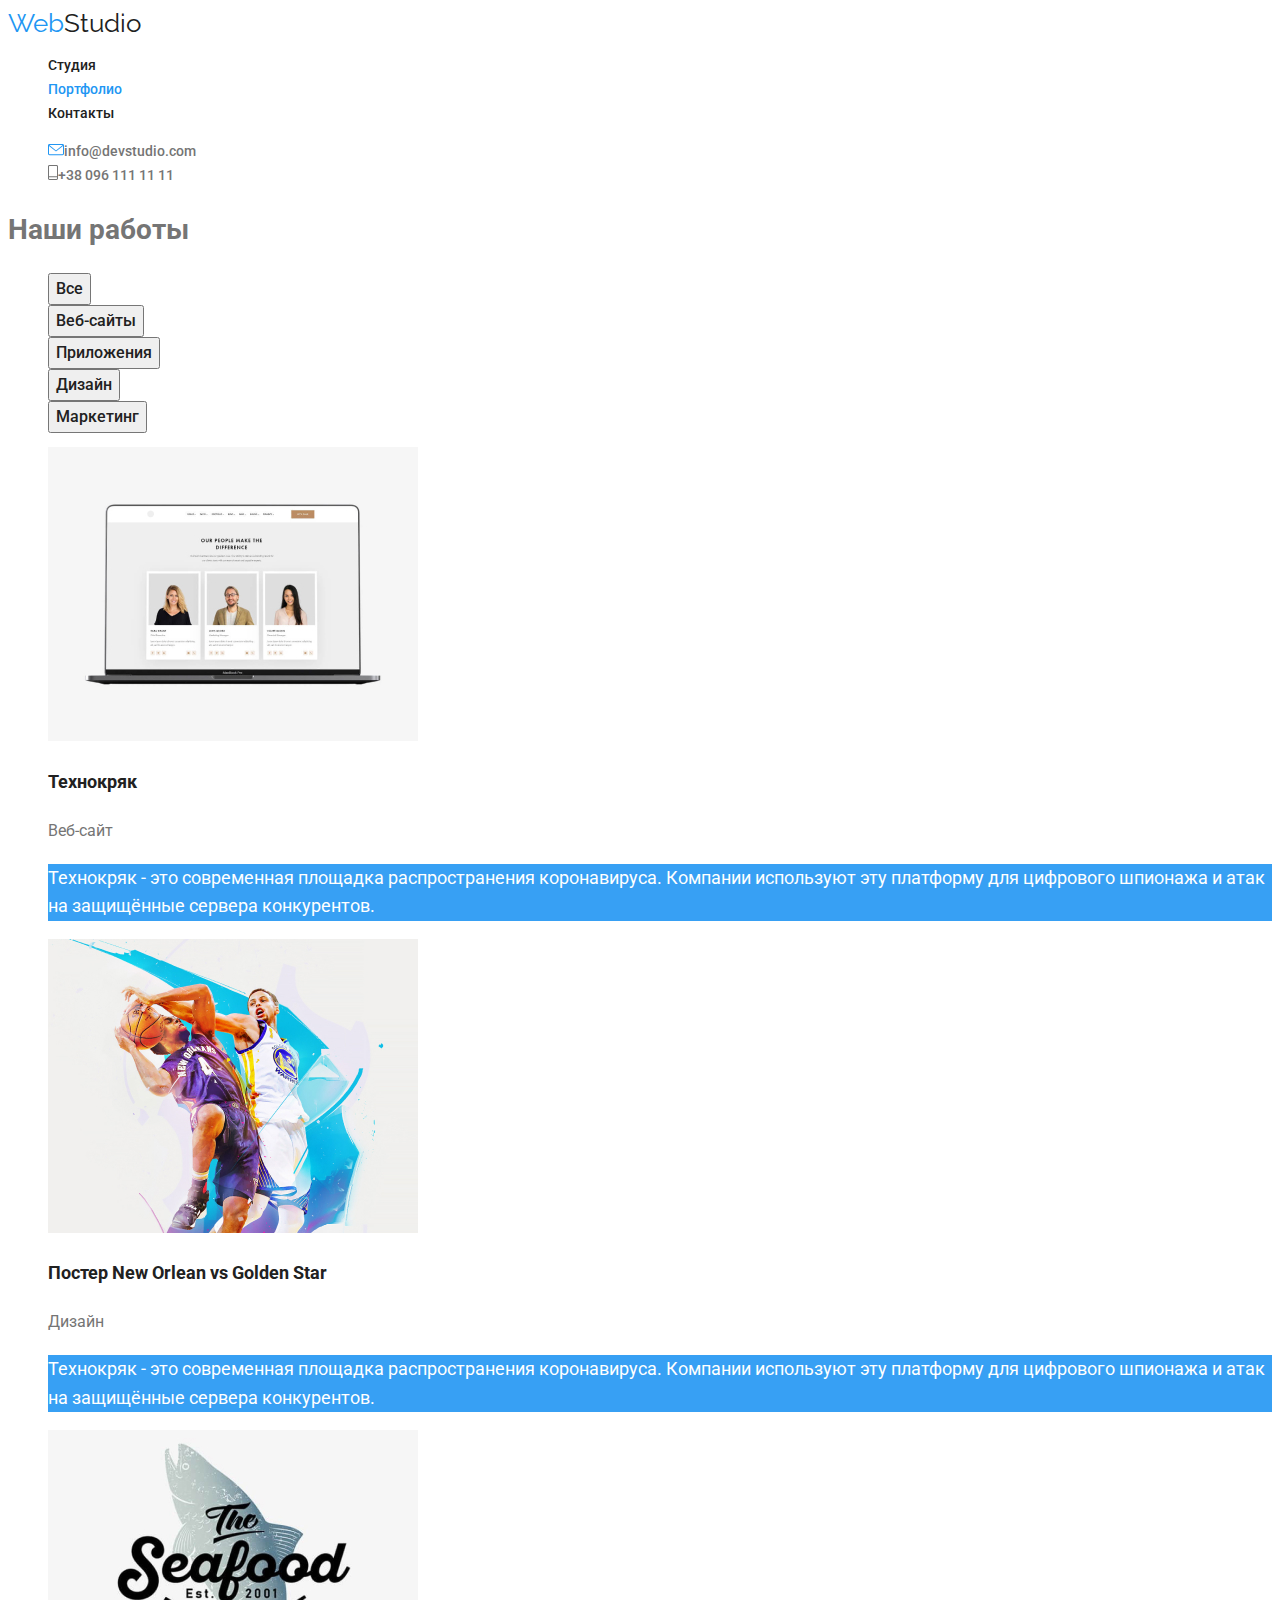
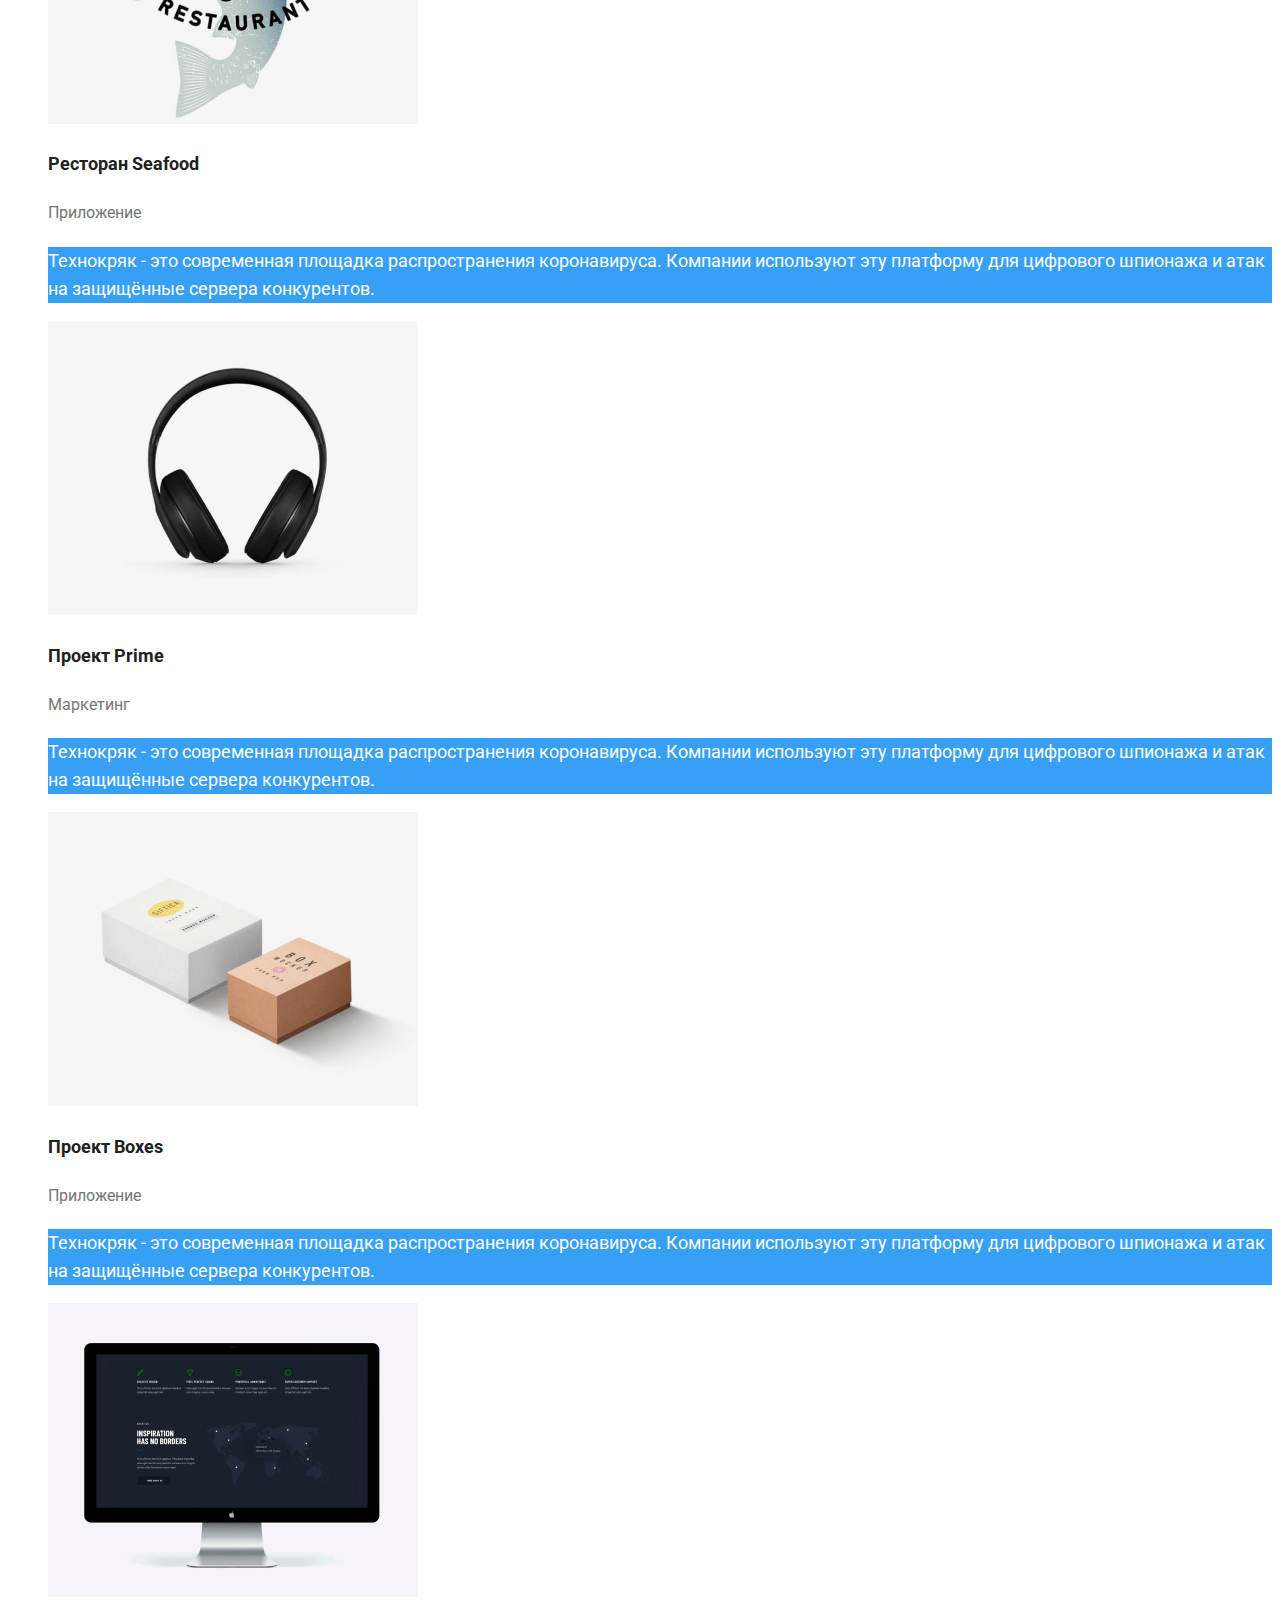
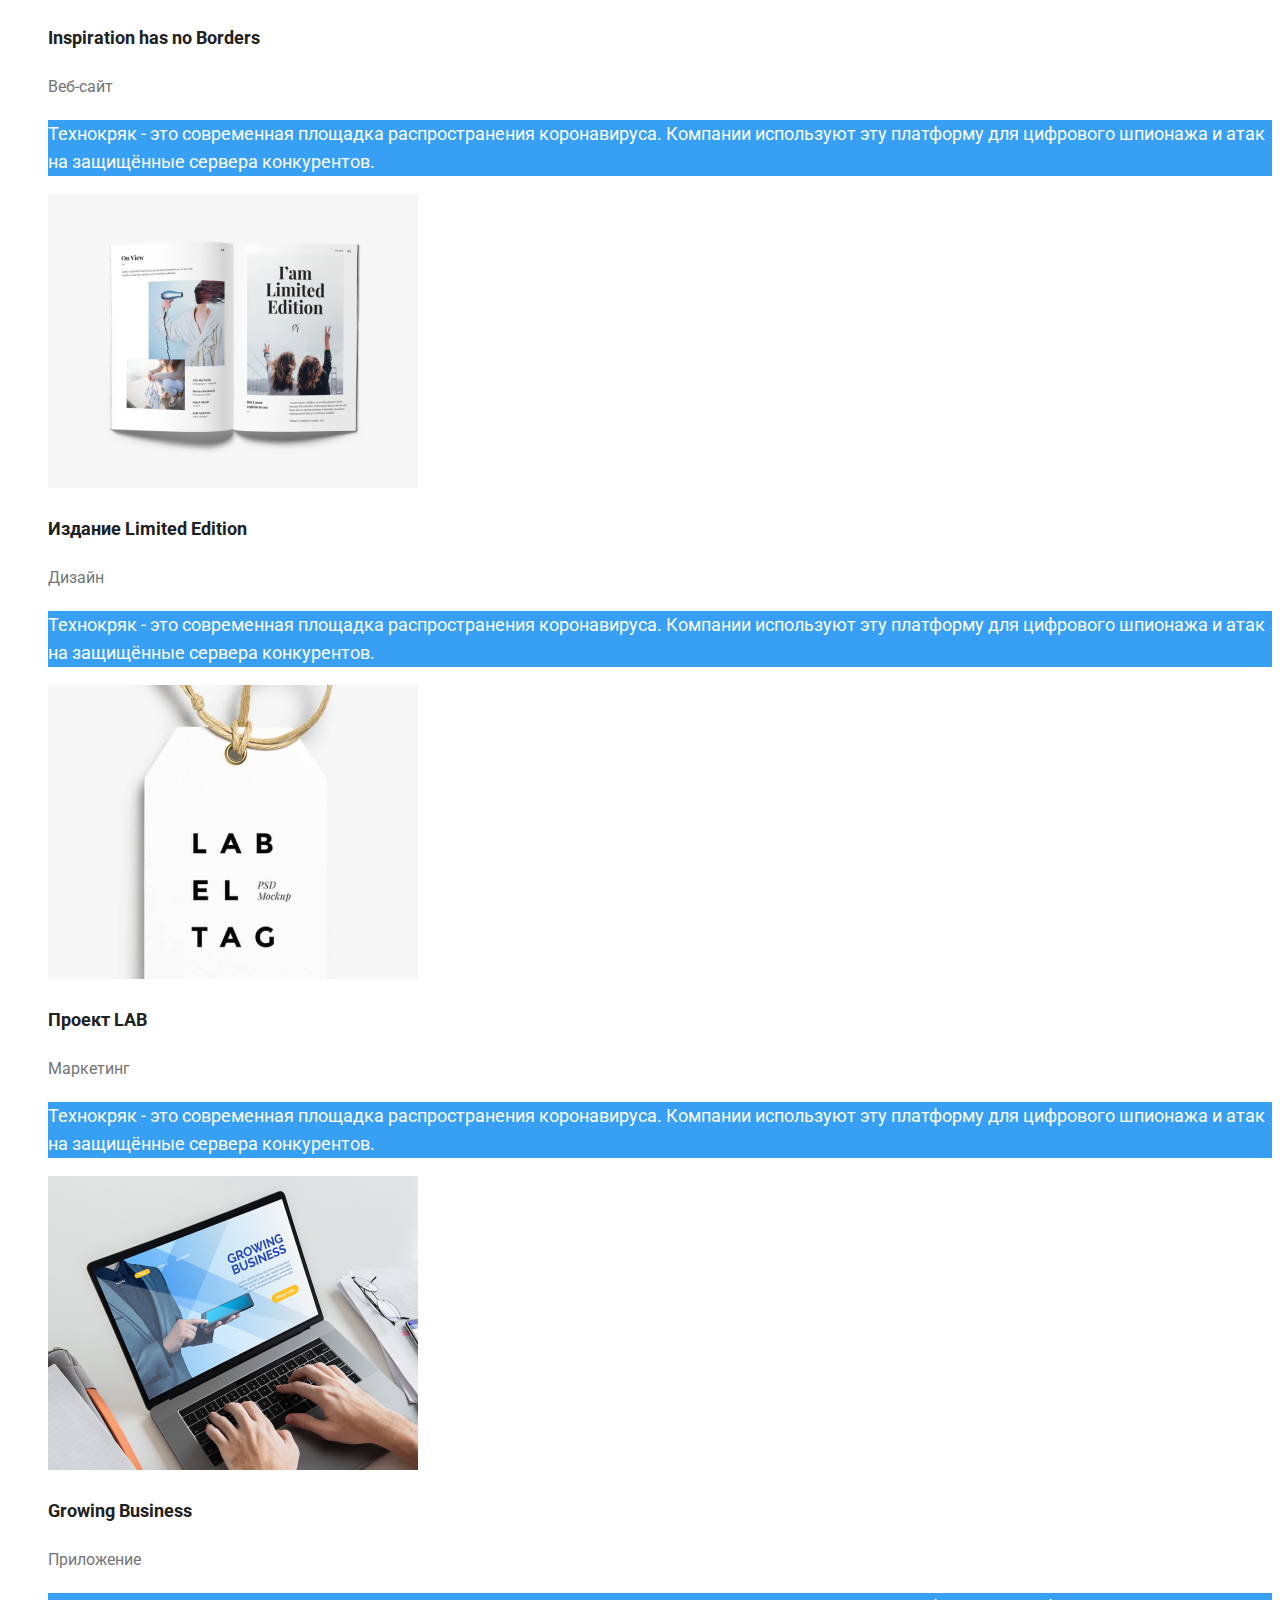
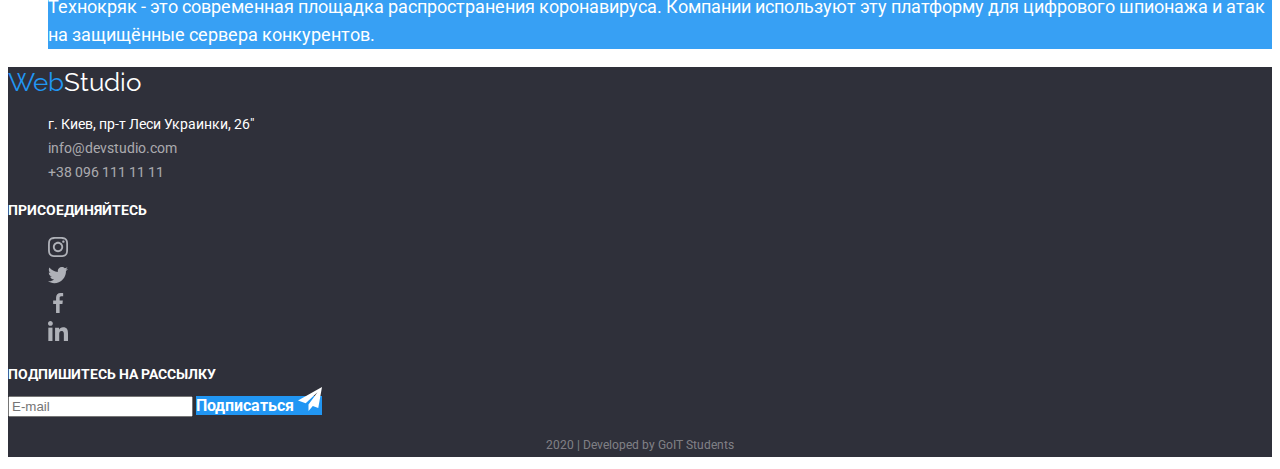
==== commit 60897c83: "Ccommitt" ====
--- a/Portfolio.html
+++ b/Portfolio.html
@@ -15,7 +15,7 @@
         <a href="./index.html" class="logo"><span>Web</span>Studio</a>
         <ul class="site-nav list">
             <li><a href="./index.html" class="link">Студия</a></li>
-            <li><a href="./Portfolio.html" class="link current">Портфолио</a></li>
+            <li><a href="./portfolio.html" class="link current">Портфолио</a></li>
             <li><a href="" class="link">Контакты</a></li>
         </ul>
         <ul class="auth-nav list">
@@ -42,7 +42,7 @@
     </ul>
     <ul class="list">
         <li>
-            <a href="" class="items list"><img src="./image/techno crack.jpg" width: 370px alt="Технокряк">                
+            <a href="" class="items list"><img src="./image/hover overlay.jpg" width: 370px alt="Технокряк">                
                 <h2 class="items title">Технокряк</h2>
                 <p class="items texte">Веб-сайт</p>
                 <p class="tex">
@@ -173,9 +173,8 @@
         <b class="communications">ПОДПИШИТЕСЬ НА РАССЫЛКУ</b>
         <br><input type="text" placeholder="E-mail" name="E-mail" id="Email-input">
         <a href="" class="button primary">Подписаться <img src="./images/tel.svg" alt="Telegram"></a>                       
-        <p>2020 | Developed by GoIT Students</p>
+        <p class="basement">2020 | Developed by GoIT Students</p>
     </div>       
-
 </footer>   
 </body>
 </html>
--- a/css/styles.css
+++ b/css/styles.css
@@ -184,6 +184,7 @@
     font-weight: 400;
     font-size: 14px;
     line-height: 1.71;
+    text-decoration: none;
 }
 
 .button.prim {
@@ -198,7 +199,16 @@
 .button:focus {
     color: var(--accent-color);
 }  
-    
+
+.basement {
+    color: rgba(255, 255, 255, 0.4);
+    font-family: Roboto;
+    font-weight: 400;
+    font-size: 12px;
+    line-height: 2.0;
+    text-align: center;
+}
+
 .icon:hover,
 .icon:focus {
     color: var(--primary-wight-color);
@@ -227,8 +237,12 @@
 }
 
 .filter {
-    font-family: Roboto;
-    font-weight: 500;
+    color: var(--title-texte-color);
+    font-family: Roboto;
+    font-weight: 500;
+    font-size: 16px;
+    line-height: 1.63;
+    text-align: center;
 }
 
 .filter:hover,
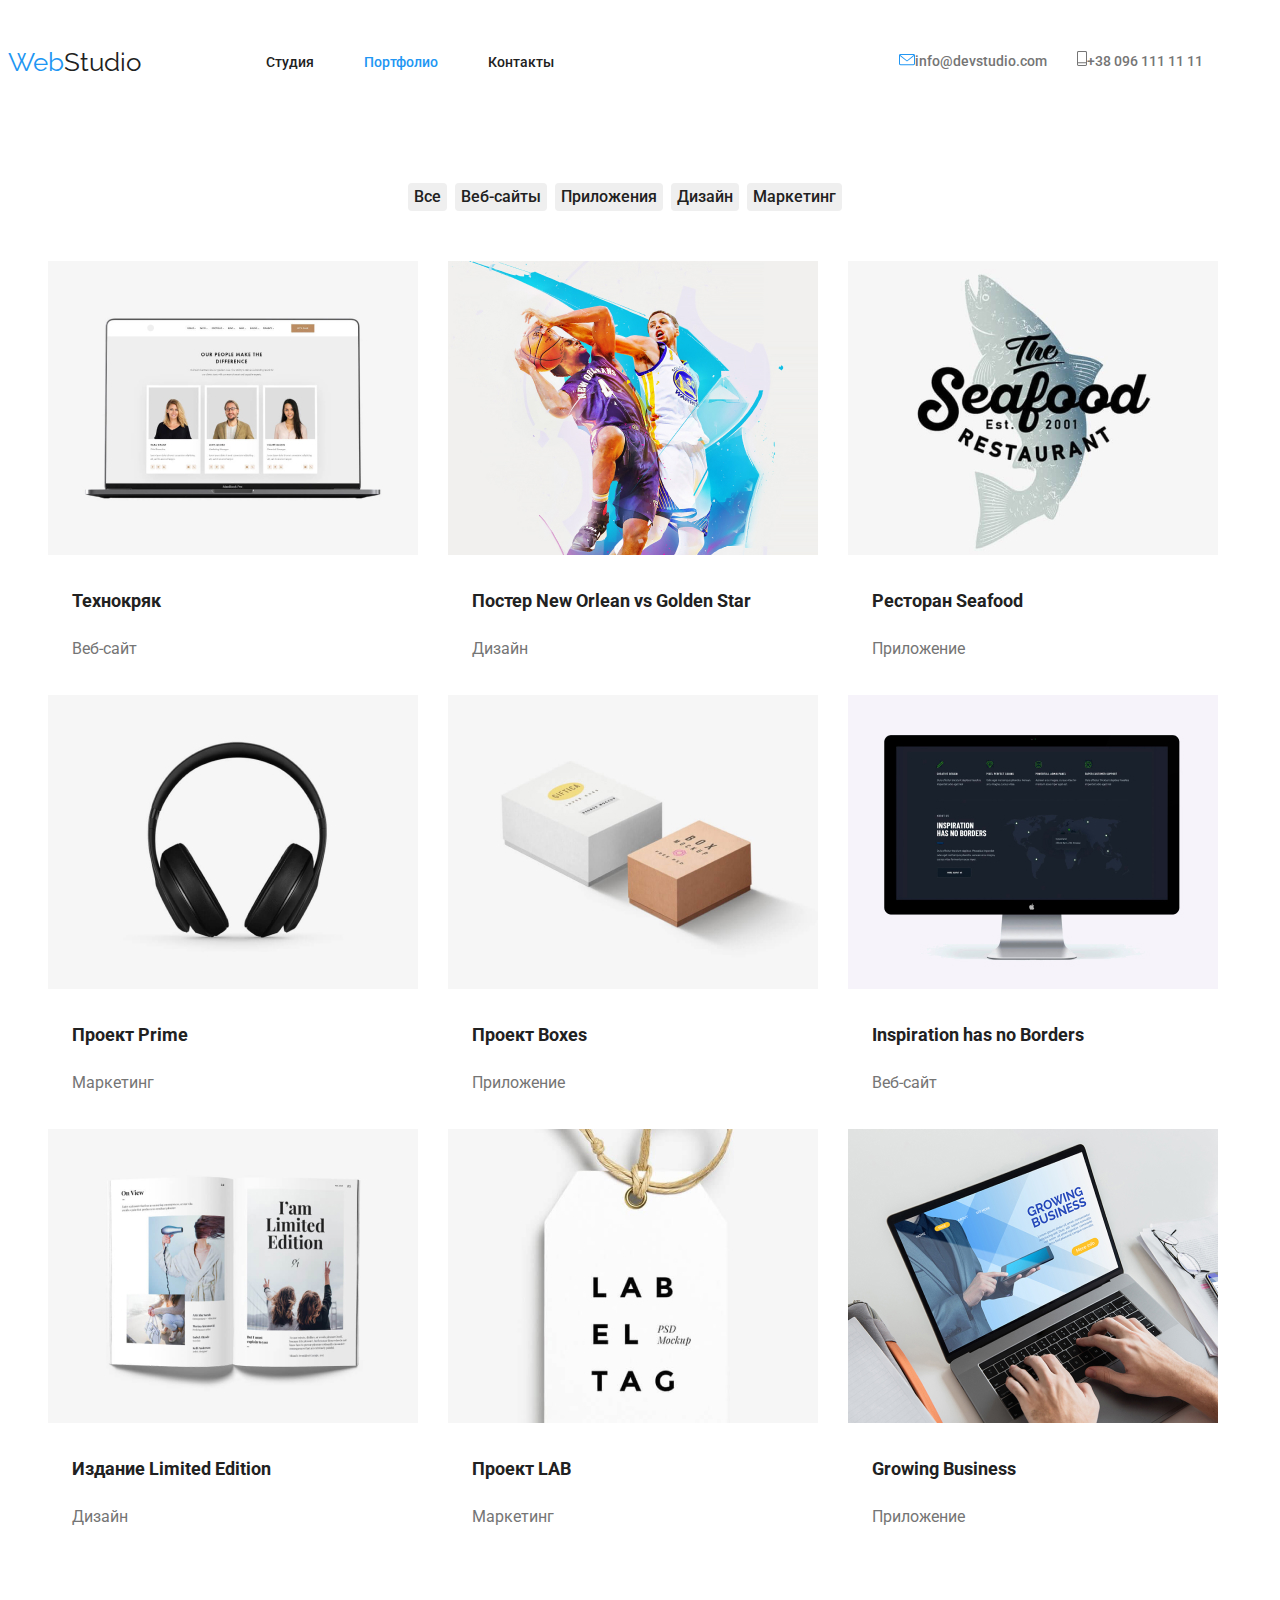
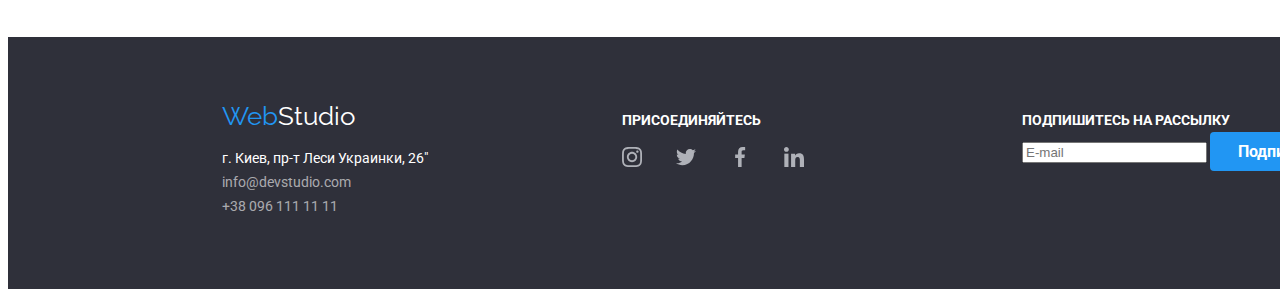
==== commit 1b62cb9b: "comm" ====
--- a/Portfolio.html
+++ b/Portfolio.html
@@ -7,23 +7,24 @@
     <link 
         href="https://fonts.googleapis.com/css2?family=Raleway:wght@700&family=Roboto:wght@400;500;700;900&display=swap" 
         rel="stylesheet">
+    <link rel="styleshet" href="https://cdnjs.cloudflare.com/ajax/libs/modern-normalize/0.6.0/modern-normalize.min.css">
     <link rel="stylesheet" href="./css/styles.css">
 </head>
 <body>
-    <header>
-        <nav>
-        <a href="./index.html" class="logo"><span>Web</span>Studio</a>
-        <ul class="site-nav list">
-            <li><a href="./index.html" class="link">Студия</a></li>
-            <li><a href="./portfolio.html" class="link current">Портфолио</a></li>
-            <li><a href="" class="link">Контакты</a></li>
+    <header class="site-header">        
+        <nav class="site-header-content">
+            <a href="./index.html" class="logo" width=153 height=31><span>Web</span>Studio</a>
+        <ul class="site-nav list nav-main">
+            <li class="nav-main-link"><a href="./index.html" class="link">Студия</a></li>
+            <li class="nav-main-link"><a href="./portfolio.html" class="link current">Портфолио</a></li>
+            <li class="nav-main-link"><a href="" class="link">Контакты</a></li>
         </ul>
         <ul class="auth-nav list">
-            <li>            
+            <li class="site-nav-auth">            
                 <a href="mailto:info@devstudio.com" class="link">
                 <img src="./images/envelope.svg" alt="Конверт">info@devstudio.com</a>
             </li>
-            <li>
+            <li class="site-nav-auth">
                 <a href="tel:+380961111111" class="link">
                 <img src="./images/Vector.svg" alt="Вектор">+38 096 111 11 11</a>
             </li>
@@ -32,149 +33,109 @@
     </header>
 <main>
     <section class="projects">
-    <h1>Наши работы</h1>
-    <ul class="list">
+    <h1></h1>
+    <ul class="list working">
         <li><button type="button" class="filter">Все</button></li>
         <li><button type="button" class="filter">Веб-сайты</button></li>
         <li><button type="button" class="filter">Приложения</button></li>
         <li><button type="button" class="filter">Дизайн</button></li>
         <li><button type="button" class="filter">Маркетинг</button></li>       
     </ul>
-    <ul class="list">
-        <li>
-            <a href="" class="items list"><img src="./image/hover overlay.jpg" width: 370px alt="Технокряк">                
+    <ul class="list content">
+        <li class="content items tex">
+            <a href="" class="items list"><img src="./image/hover overlay.jpg" width=370 height=294 alt="Технокряк">                
                 <h2 class="items title">Технокряк</h2>
                 <p class="items texte">Веб-сайт</p>
-                <p class="tex">
-                    Технокряк - это современная площадка распространения коронавируса. 
-                    Компании используют эту платформу для цифрового шпионажа и атак на 
-                    защищённые сервера конкурентов.
-                </p>
             </a>
         </li>
-        <li>
+        <li class="content items tex">
             <a href="" class="items list"><img src="./image/NewvsOrlean.jpg" width: 370px alt="Постер">
                 <h2 class="items title">Постер New Orlean vs Golden Star</h2>
                 <p class="items texte">Дизайн</p>
-                <p class="tex">
-                    Технокряк - это современная площадка распространения коронавируса. 
-                    Компании используют эту платформу для цифрового шпионажа и атак на 
-                    защищённые сервера конкурентов. 
-                </p>
             </a>
         </li>
-        <li>
+        <li class="content items tex">
             <a href="" class="items list"><img src="./image/Seafood.jpg" width: 370px alt="Ресторан">
                 <h2 class="items title">Ресторан Seafood</h2>
                 <p class="items texte">Приложение</p>
-                <p class="tex">
-                    Технокряк - это современная площадка распространения коронавируса. 
-                    Компании используют эту платформу для цифрового шпионажа и атак на 
-                    защищённые сервера конкурентов. 
-                </p>
             </a>
         </li>
-        <li>
+        <li class="content items tex">
             <a href="" class="items list"><img src="./image/Prime.jpg" width: 370px alt="Прем'єр">
                 <h2 class="items title">Проект Prime</h2>
-                <p class="items texte">Маркетинг</p>
-                <p class="tex">
-                    Технокряк - это современная площадка распространения коронавируса. 
-                    Компании используют эту платформу для цифрового шпионажа и атак на 
-                    защищённые сервера конкурентов. 
-                </p>             
+                <p class="items texte">Маркетинг</p>          
             </a>
         </li>
-        <li>
+        <li class="content items tex"> 
             <a href="" class="items list"><img src="./image/Boxes.jpg" width: 370px alt="Боксы">
                 <h2 class="items title">Проект Boxes</h2>
-                <p class="items texte">Приложение</p>
-                <p class="tex">
-                    Технокряк - это современная площадка распространения коронавируса. 
-                    Компании используют эту платформу для цифрового шпионажа и атак на 
-                    защищённые сервера конкурентов. 
-                </p>             
+                <p class="items texte">Приложение</p>       
             </a>
         </li>
-        <li>
+        <li class="content items tex"> 
             <a href="" class="items list"><img src="./image/Inspiration.jpg" width: 370px alt="Вдохновение">
                 <h2 class="items title">Inspiration has no Borders</h2>
-                <p class="items texte">Веб-сайт</p>
-                <p class="tex">
-                    Технокряк - это современная площадка распространения коронавируса. 
-                    Компании используют эту платформу для цифрового шпионажа и атак на 
-                    защищённые сервера конкурентов. 
-                </p>             
+                <p class="items texte">Веб-сайт</p>           
             </a>
         </li>
-        <li>
+        <li class="content items tex">
             <a href="" class="items list"><img src="./image/Edition.jpg" width: 370px alt="Издание">
                 <h2 class="items title">Издание Limited Edition</h2>
-                <p class="items texte">Дизайн</p>
-                <p class="tex">
-                    Технокряк - это современная площадка распространения коронавируса. 
-                    Компании используют эту платформу для цифрового шпионажа и атак на 
-                    защищённые сервера конкурентов. 
-                </p>             
+                <p class="items texte">Дизайн</p>            
             </a>
         </li>
-        <li>
+        <li class="content items tex">
             <a href=""class="items list"><img src="./image/LAB.jpg" width: 370px alt="Метки">
                 <h2 class="items title">Проект LAB</h2>
-                <p class="items texte">Маркетинг</p>
-                <p class="tex">
-                    Технокряк - это современная площадка распространения коронавируса. 
-                    Компании используют эту платформу для цифрового шпионажа и атак на 
-                    защищённые сервера конкурентов. 
-                </p>             
+                <p class="items texte">Маркетинг</p>          
             </a>
         </li>
-        <li>
+        <li class="content items tex">
             <a href=""class="items list"><img src="./image/GrowingB.jpg" width: 370px alt="Бизнес">
                 <h2 class="items title">Growing Business</h2>
-                <p class="items texte">Приложение</p>
-                <p class="tex">
-                    Технокряк - это современная площадка распространения коронавируса. 
-                    Компании используют эту платформу для цифрового шпионажа и атак на 
-                    защищённые сервера конкурентов. 
-                </p>             
+                <p class="items texte">Приложение</p>        
             </a>
         </li>
     </ul>
     </section>
 </main>
 <footer class="footer bg">
-        
-    <a href="" class="logo-foot"><span>Web</span>Studio</a>
-    <address class="button prim">
-        <ul class="auth-nav list">
+<div class="basefoot">  
+    <div>
+    <address class="button prim"> 
+        <a href="./index.html" class="logo-foot"><span>Web</span>Studio</a>
+        <ul class="auth list">
             <li class="button prim">г. Киев, пр-т Леси Украинки, 26"</li>
             <li><a href="mailto:info@devstudio.com" class="button secondary">info@devstudio.com</a></li>
             <li><a href="tel:+380961111111" class="button secondary">+38 096 111 11 11</a></li>
         </ul>
-    </address>                     
-                    
+    </address>  
+    </div>                   
+    <div class="net">                
     <b class="communications">ПРИСОЕДИНЯЙТЕСЬ</b>
-    <ul class="list">
-        <li>
+    <ul class="list network">
+        <li class="network">
             <a href=""><img src="./images/Ins.svg" class="icon" alt="Instagram"></a>
         </li>
-        <li>
+        <li class="network">
             <a href=""><img src="./images/twitter.svg" class="icon" alt="Twitter"></a>
         </li>
-        <li>
+        <li class="network">
             <a href=""><img src="./images/faceb.svg" class="icon" alt="Faceook"></a>  
         </li>    
-        <li>
+        <li class="network">
             <a href=""><img src="./images/in.svg" class="icon" alt="Link"></a> 
         </li>
-    </ul>      
+    </ul>   
+    </div>   
     <div>
         <b class="communications">ПОДПИШИТЕСЬ НА РАССЫЛКУ</b>
         <br><input type="text" placeholder="E-mail" name="E-mail" id="Email-input">
-        <a href="" class="button primary">Подписаться <img src="./images/tel.svg" alt="Telegram"></a>                       
-        <p class="basement">2020 | Developed by GoIT Students</p>
-    </div>       
+        <a href="" class="button pri">Подписаться <img src="./images/tel.svg" alt="Telegram"></a>                       
+    </div>
+
+</div>  
+   
 </footer>   
 </body>
 </html>
--- a/css/styles.css
+++ b/css/styles.css
@@ -19,12 +19,34 @@
     line-height: 1.71;
 }
 
+*,
+*::before,
+*::after {
+    box-sizing: inherit;
+}
+
+.html {
+    box-sizing: border-box;  
+}
+
+.container {
+    width: 1200px;
+    padding-left: 15px;
+    padding-right: 15px;
+    margin-left: auto;
+    margin-right: auto;
+    margin-top: 94px;
+}
+
 .logo {
     color: var(--title-texte-color);
     font-family: Raleway;
     font-size: 26px;
     line-height: 1.19;        
     text-decoration: none;
+    display: flex;
+    align-items: center;
+    
 }
 
 .logo > span {
@@ -42,6 +64,10 @@
     font-size: 26px;
     line-height: 1.19;        
     text-decoration: none;
+    width: 153px;
+    height: 31px;
+    padding-top: 60px;
+    padding-bottom: 20px;
 }
 
 .list {
@@ -66,7 +92,44 @@
     color: var(--accent-color);
 }
 
-.auth-nav .link{
+.web.list,
+.team.list,
+.occupation.list,
+.nav-main,
+.auth-nav,
+.site-header-content {
+    display: flex;
+}
+
+.site-header-content {
+    align-items: center;
+}
+
+
+.site-header {
+    width: 1600px;
+    height: 81px;
+    margin-bottom: 94px;
+}
+
+
+.nav-main {
+    margin-left: 85px;
+}
+
+.nav-main .link {
+    line-height: 80px;
+}
+
+.nav-main-link:not(:last-child) {
+    margin-right: 50px;
+}
+
+.site-nav-auth:not(:last-child) {
+    margin-right: 30px;
+}
+
+.auth-nav .link {
     color: var(--primary-texte-color);
     font-family: Roboto;
     font-weight: 500;
@@ -80,8 +143,16 @@
     color: var(--accent-color)
 }
 
+.auth-nav {
+    margin-left: 305px;
+    margin-right: auto;
+}
+
 .hero {
     background: rgba(47, 48, 58, 0.8);
+    width: 1600px;
+    height: 600px;
+    flex-direction: column;
 }
 
 .hero-title {
@@ -92,6 +163,11 @@
     line-height: 1.36;
     text-align: center;
     font-family: Roboto;
+    width: 696px;
+    height: 120px;
+    padding: 200px 452px 30px;
+    margin-top: 0px;
+    margin-bottom: 0px;
 }
 
 .section-title {
@@ -100,6 +176,7 @@
     font-size: 36px;
     line-height: 1.17;
     text-align: center;
+    margin: 0px;
 }
 
 .title {
@@ -120,6 +197,16 @@
     font-weight: 400;
     font-size: 14px;
     line-height: 1.71;
+}
+
+.feature-list {
+    display: flex;
+    width: 1170px;
+    height: 251px;
+}
+
+.feature {
+    margin-right: 30px;
 }
 
 .occupation.list .title {
@@ -155,9 +242,42 @@
     color: var(-title-texte-color);
 }
 
+.customers {
+    display: flex;
+    padding-top: 50px;
+    padding-left: 0px;
+    margin: 0px;
+}
+
 .customers .icon {
     color: var(-title-texte-color);
 }
+
+.icon {
+    margin-right: 30px;
+}
+
+.icon.cust {
+    width: 170px;
+    height: 90px;
+}
+
+.icon.cust:not(:last-child) {
+    margin-right: 30px;
+}
+
+.working {
+    display: flex;
+    margin-bottom: 50px;
+    align-content: center;
+    margin-left: 360px;
+    margin-right: auto;
+}
+
+.filter {
+    margin-right: 8px;
+}
+
 
 
 /*Button*/
@@ -175,8 +295,25 @@
     color: var(--primary-wight-color);
     background-color: var(--accent-color);    
     text-decoration: none;
-}
-
+    width: 200px;
+    height: 50px;
+    padding: 10px 32px;
+    align-content: center;
+    margin-left: 700px;
+    margin-right: 700px;
+    margin-bottom: 200px;
+    border-radius: 4px;
+}
+
+.button.pri {
+    color: var(--primary-wight-color);
+    background-color: var(--accent-color);    
+    text-decoration: none;
+    width: 200px;
+    height: 50px;
+    border-radius: 4px;
+    padding: 10px 28px;
+}
    
 .button.secondary {
     color: rgba(255, 255, 255, 0.6);
@@ -226,6 +363,9 @@
 
 .footer.bg {
     background-color: #2F303A;
+    margin-top: 94px;
+    width: 1600px;
+    height: 252px;
 }
 
 .communications {
@@ -234,6 +374,9 @@
     font-weight: 700;
     font-size: 14px;
     line-height: 1.14;
+    margin-bottom: 9px;
+    width: 145px;
+    height: 16px;
 }
 
 .filter {
@@ -243,6 +386,12 @@
     font-size: 16px;
     line-height: 1.63;
     text-align: center;
+    border-radius: 4px;
+    border: 0px solid;
+}
+
+.button.filter {
+    padding: 6px, 22px;
 }
 
 .filter:hover,
@@ -268,12 +417,22 @@
     font-size: 18px;
     line-height: 2.0;
     text-decoration: none;
+    width: 322px;
+    height: 36px;
+    align-items: center;
+    padding-left: 24px;
+    padding-right: 24px;
+    margin-top: 20px;
 }
 
 .items.texte {
     font-weight: 400;
     font-size: 16px;
     line-height: 1.88;
+    margin-top: 4px;
+    padding-left: 24px;
+    padding-right: 24px;
+    padding-bottom: 20px;
 }
 
 .items.list .tex {
@@ -284,5 +443,86 @@
     background: rgba(33, 150, 243, 0.9);
 }
 
-
-
+.projects {
+    width: 1200px;
+    height: 1360px;
+    margin-bottom: 94px;
+}
+
+.list.content {
+   width: 1170px;
+}
+
+.content.items.tex {
+    width: 370px;
+    margin-right: 30px;
+    margin-bottom: 30px;
+    height: 404px;
+}
+
+.content.items.tex:nth-child(3n) {
+    margin-right: 0px;
+}
+
+.content.items.tex:nth-last-child(-n+ 3) {
+    margin-bottom: 0px;
+}
+
+.list.content {
+    display: flex;
+    flex-wrap: wrap;
+    margin-bottom: 94px;
+}
+
+.base {
+    display: flex;
+    justify-content: center;
+    align-items: center;
+}
+
+.basefoot {
+    display: flex;
+    justify-content: space-between;
+    align-items: baseline;
+    margin-left: 214px;
+    margin-right: 216px;
+}
+
+
+
+.net {
+    width: 206px;
+    height: 80px;
+    margin-top: 72px;
+    margin-bottom: 100px;
+    margin-left: 69px;
+    margin-right: 94px;
+}
+
+.list.network {
+    display: flex;
+    padding-left: 0px;
+}
+
+.network {
+    width: 44px;
+    height: 44px;
+    margin-right: 10px;
+}
+
+.auth.list {
+    width: 231px;
+    height: 81px;
+    margin-bottom: 60px;
+    padding-left: 0px;
+}
+
+.section.container.cust {
+    width: 1170px;
+    height: 182px;  
+}
+
+.team.list {
+    width: 1170px;
+    height: 422px;
+}